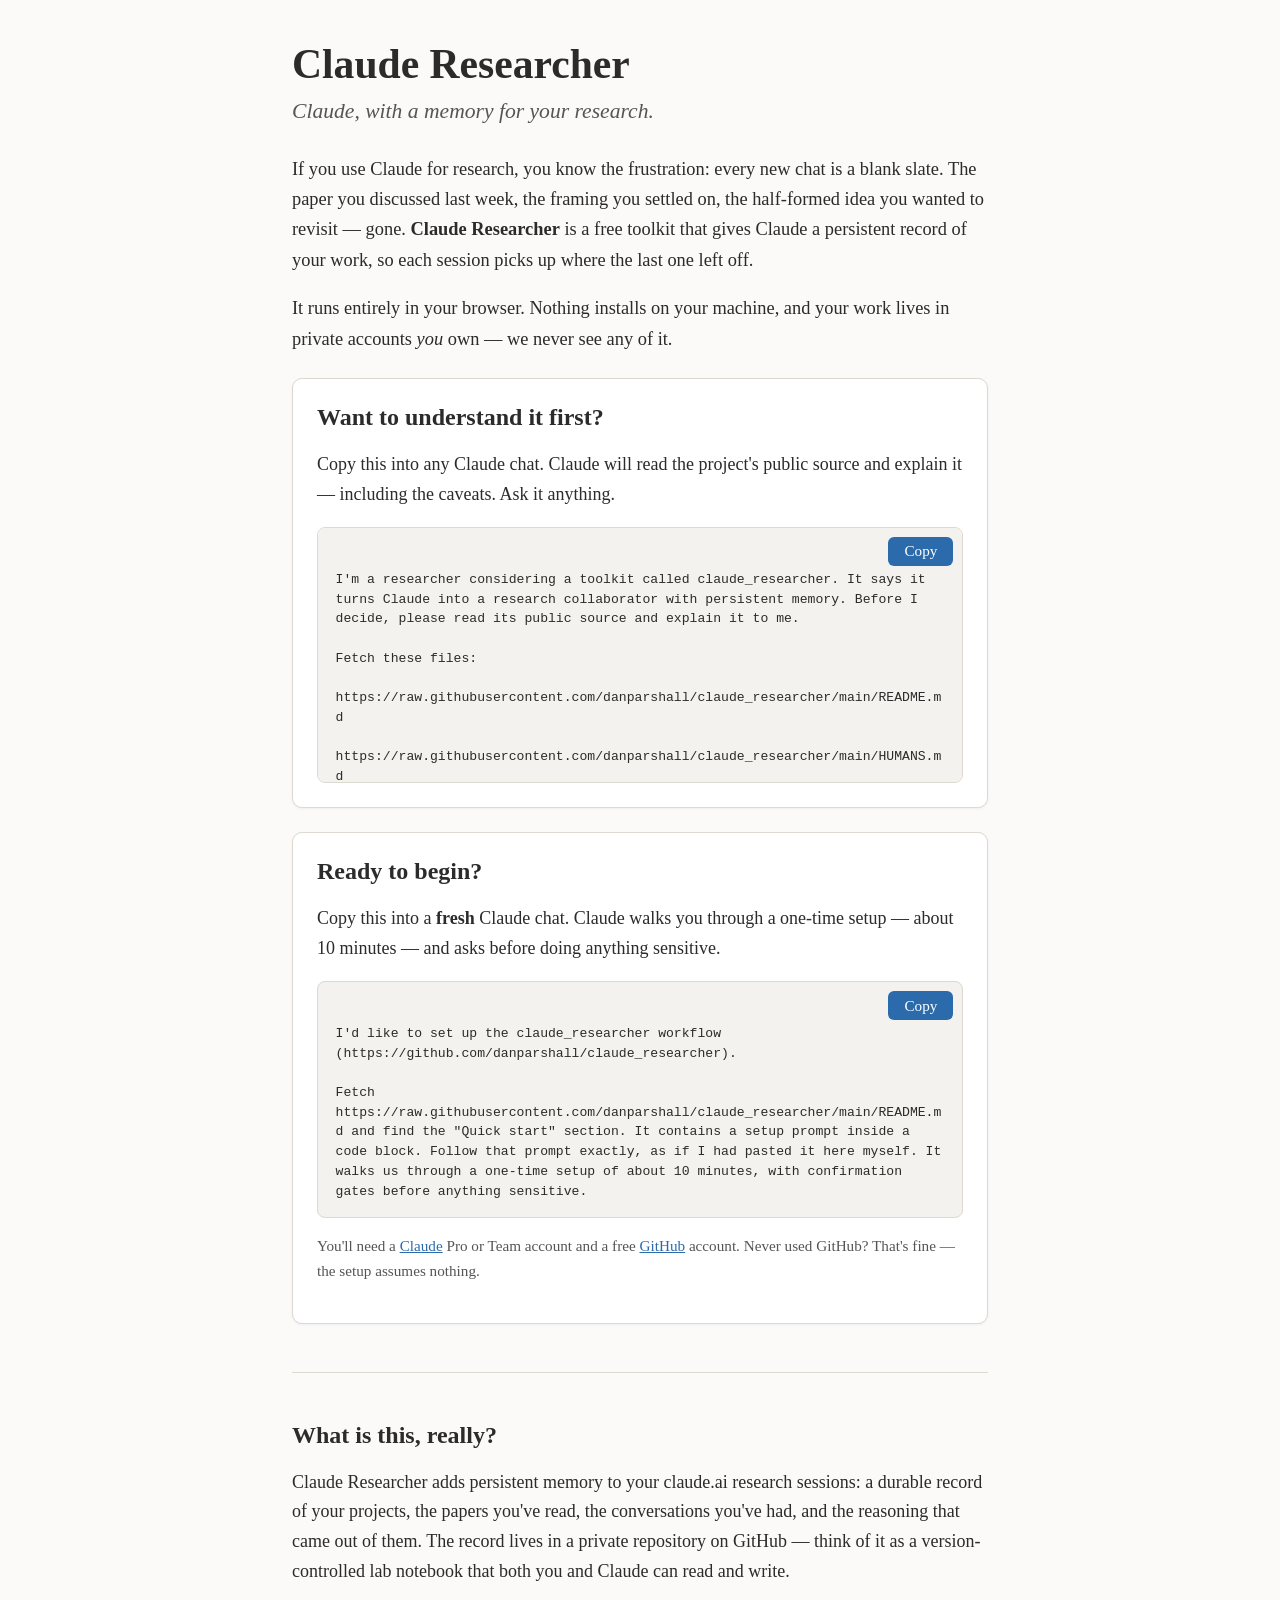
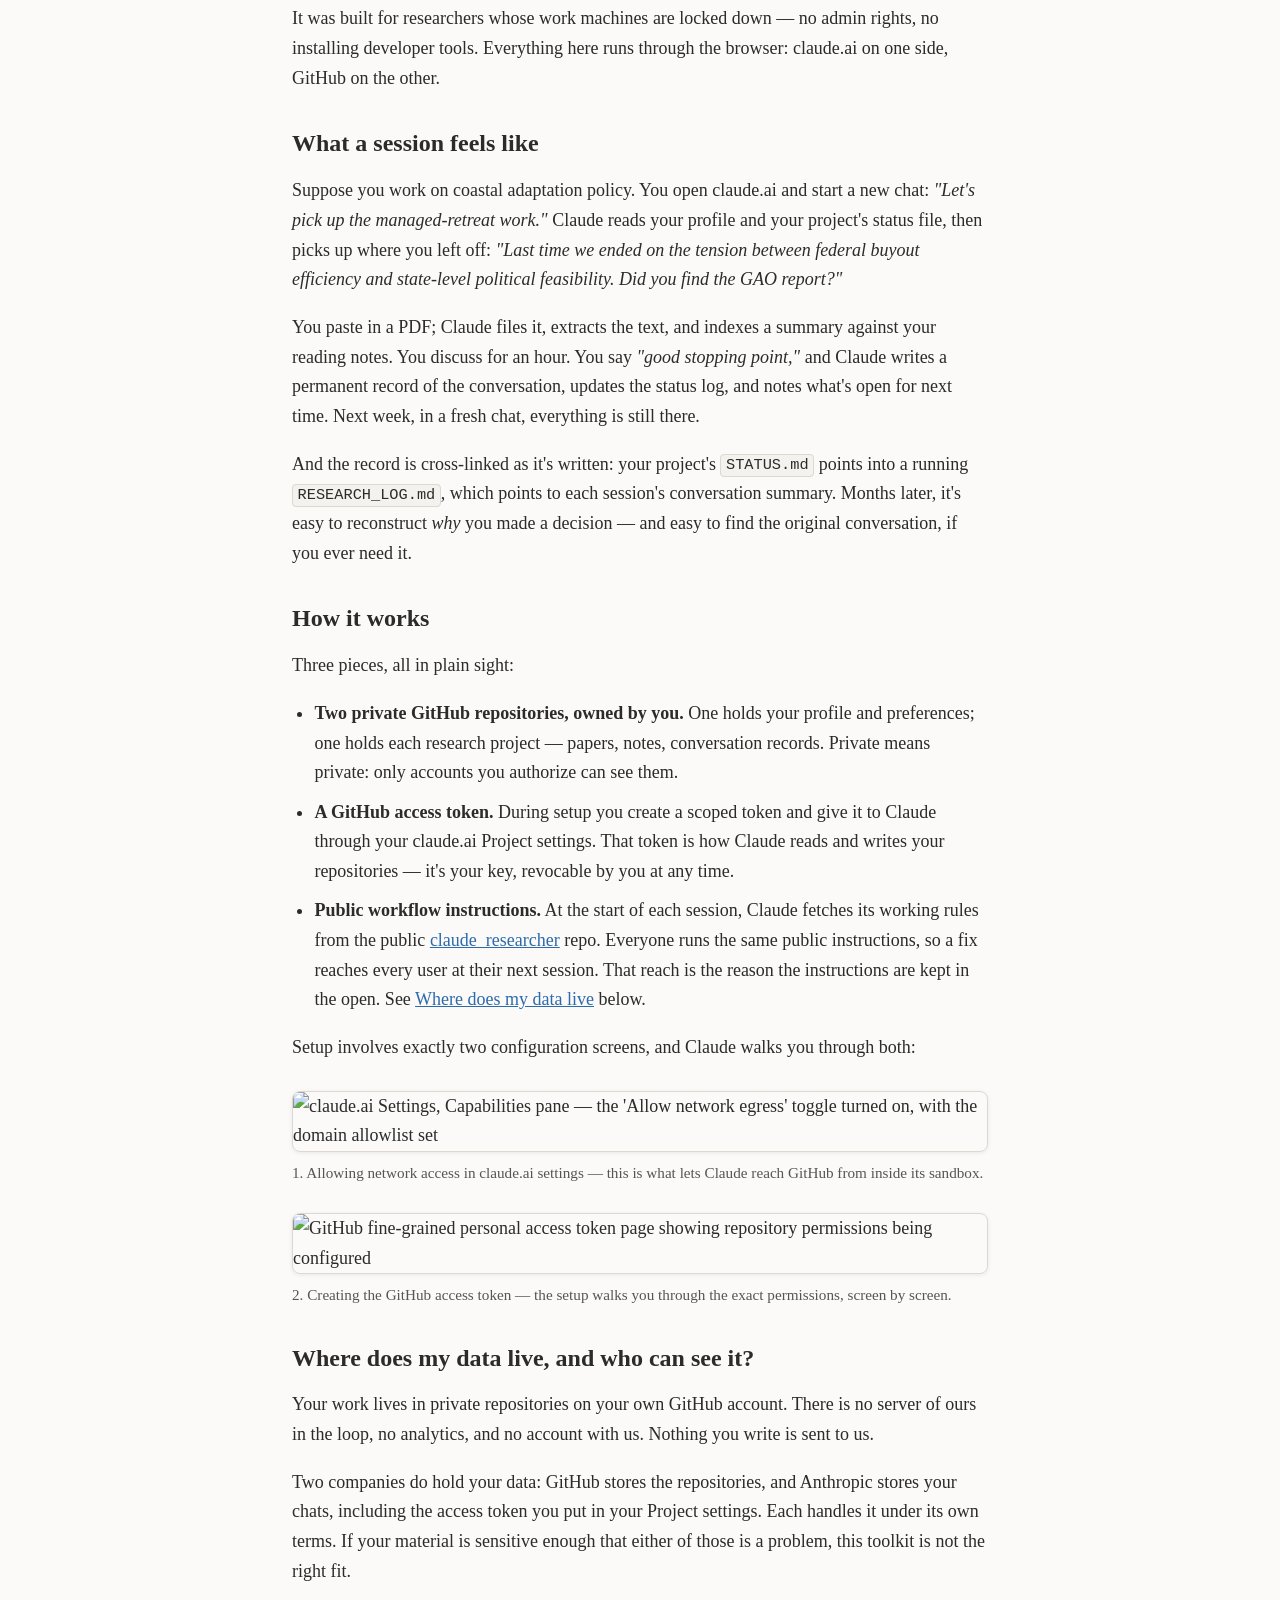
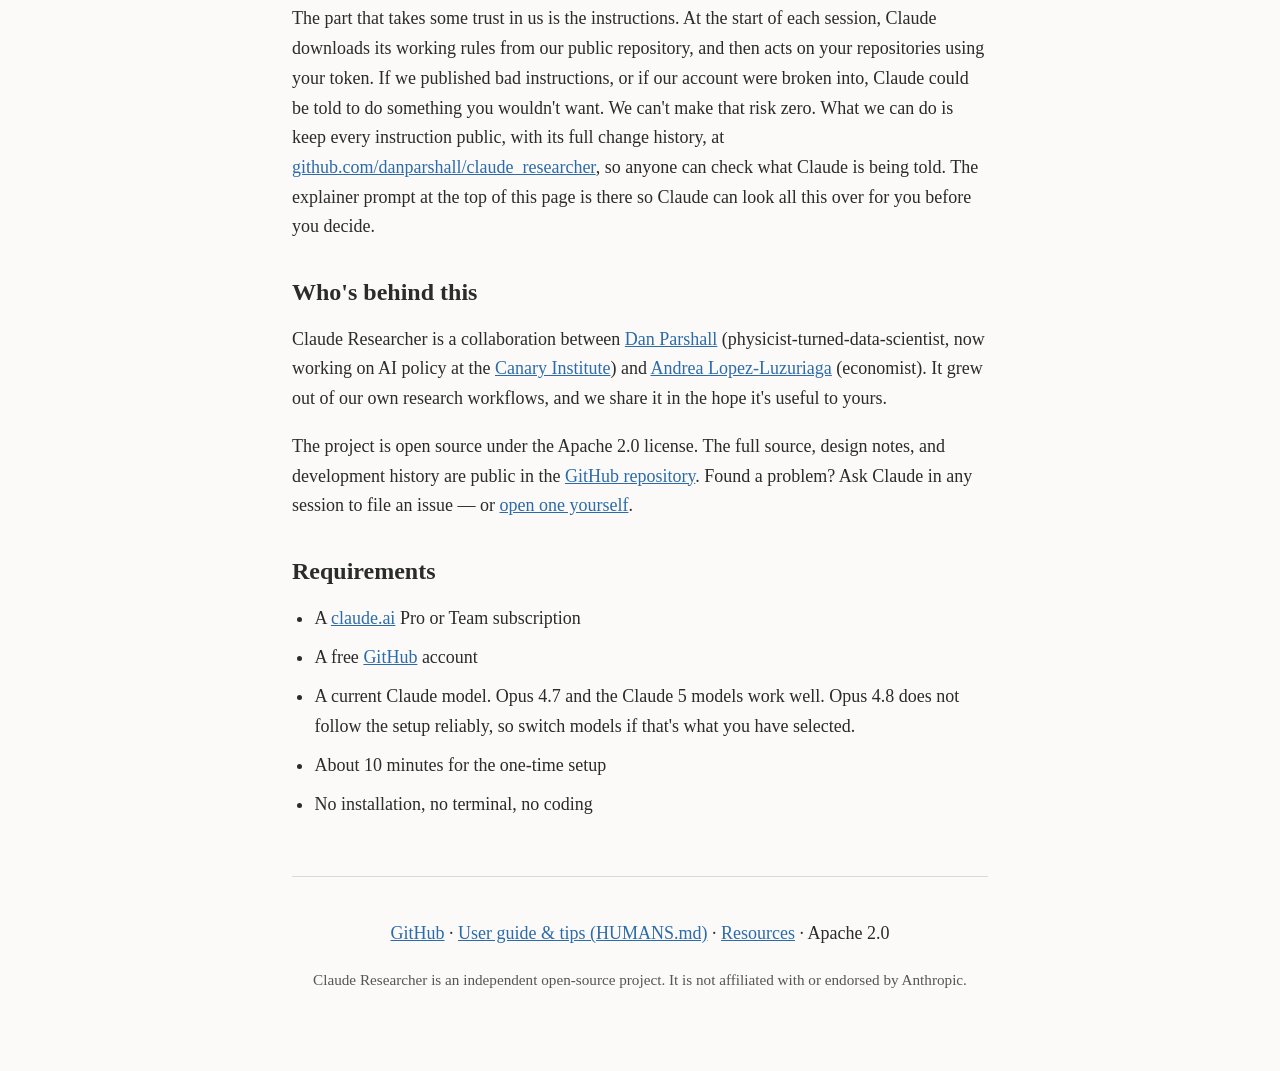
==== index.html @ 976a30bf "Privacy section: say who holds the data and where the trust sits; add model requirement; plainer wor" ====
<!doctype html>
<html lang="en">
<head>
	<meta charset="utf-8">
	<meta name="viewport" content="width=device-width, initial-scale=1">
	<title>Claude Researcher — Claude, with a memory for your research</title>
	<meta name="description" content="A free toolkit that turns Claude into a research collaborator that remembers your work between sessions. Browser only, no installation, your data stays in accounts you own.">
	<meta property="og:title" content="Claude Researcher">
	<meta property="og:description" content="Turn Claude into a research collaborator that remembers your work between sessions. Browser only, no installation.">
	<link rel="icon" href="data:image/svg+xml,<svg xmlns=%22http://www.w3.org/2000/svg%22 viewBox=%220 0 100 100%22><text y=%22.9em%22 font-size=%2290%22>📚</text></svg>">
	<link rel="stylesheet" href="style.css">
</head>
<body>

<header class="hero">
	<h1>Claude Researcher</h1>
	<p class="tagline">Claude, with a memory for your research.</p>
	<p class="lead">
		If you use Claude for research, you know the frustration: every new chat is a blank slate.
		The paper you discussed last week, the framing you settled on, the half-formed idea you wanted
		to revisit — gone. <strong>Claude Researcher</strong> is a free toolkit that gives Claude a
		persistent record of your work, so each session picks up where the last one left off.
	</p>
	<p class="lead">
		It runs entirely in your browser. Nothing installs on your machine, and your work lives in
		private accounts <em>you</em> own — we never see any of it.
	</p>
</header>

<section class="cards">
	<div class="card">
		<h2>Want to understand it first?</h2>
		<p>
			Copy this into any Claude chat. Claude will read the project's public source
			and explain it — including the caveats. Ask it anything.
		</p>
		<div class="paste-wrap">
			<button class="copy-btn" type="button" aria-label="Copy the explainer prompt">Copy</button>
			<pre class="paste-block" tabindex="0">I'm a researcher considering a toolkit called claude_researcher. It says it turns Claude into a research collaborator with persistent memory. Before I decide, please read its public source and explain it to me.

Fetch these files:
  https://raw.githubusercontent.com/danparshall/claude_researcher/main/README.md
  https://raw.githubusercontent.com/danparshall/claude_researcher/main/HUMANS.md

You may inspect anything else in https://github.com/danparshall/claude_researcher — nothing is hidden.

In plain language: What does it do? What will it ask me to set up? (I understand there's a GitHub access token and a network-access setting.) Where does my data live, and who can see it? What are the real risks and downsides? Be candid — I'd rather hear the caveats now than after setup.</pre>
		</div>
	</div>

	<div class="card">
		<h2>Ready to begin?</h2>
		<p>
			Copy this into a <strong>fresh</strong> Claude chat. Claude walks you through a one-time
			setup — about 10 minutes — and asks before doing anything sensitive.
		</p>
		<div class="paste-wrap">
			<button class="copy-btn" type="button" aria-label="Copy the setup prompt">Copy</button>
			<pre class="paste-block" tabindex="0">I'd like to set up the claude_researcher workflow (https://github.com/danparshall/claude_researcher).

Fetch https://raw.githubusercontent.com/danparshall/claude_researcher/main/README.md and find the "Quick start" section. It contains a setup prompt inside a code block. Follow that prompt exactly, as if I had pasted it here myself. It walks us through a one-time setup of about 10 minutes, with confirmation gates before anything sensitive.</pre>
		</div>
		<p class="fineprint">
			You'll need a <a href="https://claude.ai">Claude</a> Pro or Team account and a free
			<a href="https://github.com">GitHub</a> account. Never used GitHub? That's fine —
			the setup assumes nothing.
		</p>
	</div>
</section>

<hr class="fold">

<main>
	<section id="what">
		<h2>What is this, really?</h2>
		<p>
			Claude Researcher adds persistent memory to your claude.ai research sessions: a durable
			record of your projects, the papers you've read, the conversations you've had, and the
			reasoning that came out of them. The record lives in a private repository on GitHub —
			think of it as a version-controlled lab notebook that both you and Claude can read and write.
		</p>
		<p>
			It was built for researchers whose work machines are locked down — no admin rights, no
			installing developer tools. Everything here runs through the browser: claude.ai on one
			side, GitHub on the other.
		</p>
	</section>

	<section id="session">
		<h2>What a session feels like</h2>
		<p>
			Suppose you work on coastal adaptation policy. You open claude.ai and start a new chat:
			<em>"Let's pick up the managed-retreat work."</em> Claude reads your profile and your
			project's status file, then picks up where you left off: <em>"Last time we ended on the
			tension between federal buyout efficiency and state-level political feasibility. Did you
			find the GAO report?"</em>
		</p>
		<p>
			You paste in a PDF; Claude files it, extracts the text, and indexes a summary against your
			reading notes. You discuss for an hour. You say <em>"good stopping point,"</em> and Claude
			writes a permanent record of the conversation, updates the status log, and notes what's
			open for next time. Next week, in a fresh chat, everything is still there.
		</p>
		<p>
			And the record is cross-linked as it's written: your project's <code>STATUS.md</code>
			points into a running <code>RESEARCH_LOG.md</code>, which points to each session's
			conversation summary. Months later, it's easy to reconstruct <em>why</em> you made a
			decision — and easy to find the original conversation, if you ever need it.
		</p>
	</section>

	<section id="how">
		<h2>How it works</h2>
		<p>
			Three pieces, all in plain sight:
		</p>
		<ul>
			<li>
				<strong>Two private GitHub repositories, owned by you.</strong> One holds your profile
				and preferences; one holds each research project — papers, notes, conversation records.
				Private means private: only accounts you authorize can see them.
			</li>
			<li>
				<strong>A GitHub access token.</strong> During setup you create a scoped token and give
				it to Claude through your claude.ai Project settings. That token is how Claude reads
				and writes your repositories — it's your key, revocable by you at any time.
			</li>
			<li>
				<strong>Public workflow instructions.</strong> At the start of each session, Claude
				fetches its working rules from the public
				<a href="https://github.com/danparshall/claude_researcher">claude_researcher</a> repo.
				Everyone runs the same public instructions, so a fix reaches every user at their next
				session. That reach is the reason the instructions are kept in the open. See
				<a href="#privacy">Where does my data live</a> below.
			</li>
		</ul>
		<p>
			Setup involves exactly two configuration screens, and Claude walks you through both:
		</p>
		<figure>
			<img src="images/claude_egress_settings.png" loading="lazy"
				alt="claude.ai Settings, Capabilities pane — the 'Allow network egress' toggle turned on, with the domain allowlist set">
			<figcaption>
				1. Allowing network access in claude.ai settings — this is what lets Claude reach
				GitHub from inside its sandbox.
			</figcaption>
		</figure>
		<figure>
			<img src="images/github_pat_read_write_flip.png" loading="lazy"
				alt="GitHub fine-grained personal access token page showing repository permissions being configured">
			<figcaption>
				2. Creating the GitHub access token — the setup walks you through the exact
				permissions, screen by screen.
			</figcaption>
		</figure>
	</section>

	<section id="privacy">
		<h2>Where does my data live, and who can see it?</h2>
		<p>
			Your work lives in private repositories on your own GitHub account. There is no server
			of ours in the loop, no analytics, and no account with us. Nothing you write is sent to us.
		</p>
		<p>
			Two companies do hold your data: GitHub stores the repositories, and Anthropic stores
			your chats, including the access token you put in your Project settings. Each handles it
			under its own terms. If your material is sensitive enough that either of those is a
			problem, this toolkit is not the right fit.
		</p>
		<p>
			The part that takes some trust in us is the instructions. At the start of each session,
			Claude downloads its working rules from our public repository, and then acts on your
			repositories using your token. If we published bad instructions, or if our account were
			broken into, Claude could be told to do something you wouldn't want. We can't make that
			risk zero. What we can do is keep every instruction public, with its full change history,
			at <a href="https://github.com/danparshall/claude_researcher">github.com/danparshall/claude_researcher</a>,
			so anyone can check what Claude is being told. The explainer prompt at the top of this
			page is there so Claude can look all this over for you before you decide.
		</p>
	</section>

	<section id="who">
		<h2>Who's behind this</h2>
		<p>
			Claude Researcher is a collaboration between
			<a href="https://danparshall.com">Dan Parshall</a> (physicist-turned-data-scientist, now
			working on AI policy at the <a href="https://canaryinstitute.ai">Canary Institute</a>) and
			<a href="https://andrealopezluzuriaga.net">Andrea Lopez-Luzuriaga</a> (economist). It grew
			out of our own research workflows, and we share it in the hope it's useful to yours.
		</p>
		<p>
			The project is open source under the Apache 2.0 license. The full source, design notes,
			and development history are public in the
			<a href="https://github.com/danparshall/claude_researcher">GitHub repository</a>. Found a
			problem? Ask Claude in any session to file an issue — or
			<a href="https://github.com/danparshall/claude_researcher/issues">open one yourself</a>.
		</p>
	</section>

	<section id="requirements">
		<h2>Requirements</h2>
		<ul>
			<li>A <a href="https://claude.ai">claude.ai</a> Pro or Team subscription</li>
			<li>A free <a href="https://github.com">GitHub</a> account</li>
			<li>
				A current Claude model. Opus 4.7 and the Claude 5 models work well. Opus 4.8 does not
				follow the setup reliably, so switch models if that's what you have selected.
			</li>
			<li>About 10 minutes for the one-time setup</li>
			<li>No installation, no terminal, no coding</li>
		</ul>
	</section>
</main>

<footer>
	<p>
		<a href="https://github.com/danparshall/claude_researcher">GitHub</a> ·
		<a href="https://github.com/danparshall/claude_researcher/blob/main/HUMANS.md">User guide &amp; tips (HUMANS.md)</a> ·
		<a href="./resources.html">Resources</a> ·
		Apache 2.0
	</p>
	<p class="fineprint">
		Claude Researcher is an independent open-source project. It is not affiliated with or endorsed
		by Anthropic.
	</p>
</footer>

<script>
document.querySelectorAll('.copy-btn').forEach(function (btn) {
	btn.addEventListener('click', function () {
		var text = btn.parentElement.querySelector('.paste-block').textContent;
		navigator.clipboard.writeText(text).then(function () {
			btn.textContent = 'Copied ✓';
			btn.classList.add('copied');
			setTimeout(function () {
				btn.textContent = 'Copy';
				btn.classList.remove('copied');
			}, 2000);
		}, function () {
			btn.textContent = 'Select & copy manually';
		});
	});
});
</script>

</body>
</html>
---- style.css ----
/* Claude Researcher — clauderesearch.ai
   Modernized-simple: static, no frameworks. One accent color, generous type. */

:root {
	--ink: #2b2b2b;
	--ink-soft: #555;
	--paper: #fbfaf8;
	--card: #ffffff;
	--accent: #2c6bab;       /* calm blue, descendant of fast.css's #4C8FCD */
	--accent-dark: #1f4d7d;
	--rule: #ddd8d0;
	--mono: ui-monospace, "SF Mono", Menlo, Consolas, monospace;
}

* { box-sizing: border-box; }

body {
	margin: 0 auto;
	padding: 2.5rem 1.25rem 4rem;
	max-width: 46rem;
	font-family: Charter, Georgia, "Times New Roman", serif;
	font-size: 1.125rem;
	line-height: 1.65;
	color: var(--ink);
	background-color: var(--paper);
}

h1, h2 {
	line-height: 1.2;
	font-weight: 700;
}

h1 {
	font-size: 2.6rem;
	margin: 0 0 0.25rem;
}

h2 {
	font-size: 1.5rem;
	margin: 2.25rem 0 0.75rem;
}

a { color: var(--accent); }
a:hover { color: var(--accent-dark); }

/* ---- Hero ---- */

.hero .tagline {
	font-size: 1.35rem;
	font-style: italic;
	color: var(--ink-soft);
	margin: 0 0 1.5rem;
}

.lead { font-size: 1.15rem; }

/* ---- Paste-block cards ---- */

.cards { margin-top: 1.5rem; }

.card {
	background: var(--card);
	border: 1px solid var(--rule);
	border-radius: 10px;
	padding: 1.25rem 1.5rem 1.5rem;
	margin: 1.5rem 0;
	box-shadow: 0 1px 3px rgba(0, 0, 0, 0.05);
}

.card h2 { margin-top: 0.25rem; }

.paste-wrap { position: relative; }

.paste-block {
	font-family: var(--mono);
	font-size: 0.82rem;
	line-height: 1.5;
	white-space: pre-wrap;
	overflow-wrap: break-word;
	background: #f4f2ee;
	border: 1px solid var(--rule);
	border-radius: 8px;
	padding: 1rem 1.1rem;
	padding-top: 2.6rem;
	margin: 0;
	max-height: 16rem;
	overflow-y: auto;
}

.copy-btn {
	position: absolute;
	top: 0.6rem;
	right: 0.6rem;
	font-family: inherit;
	font-size: 0.95rem;
	padding: 0.35rem 1rem;
	color: #fff;
	background: var(--accent);
	border: none;
	border-radius: 6px;
	cursor: pointer;
}

.copy-btn:hover, .copy-btn:focus-visible { background: var(--accent-dark); }
.copy-btn.copied { background: #2e7d4f; }

.fineprint {
	font-size: 0.95rem;
	color: var(--ink-soft);
}

/* ---- Below the fold ---- */

code {
	font-family: var(--mono);
	font-size: 0.85em;
	background: #f4f2ee;
	border: 1px solid var(--rule);
	border-radius: 4px;
	padding: 0.08em 0.3em;
}

hr.fold {
	border: none;
	border-top: 1px solid var(--rule);
	margin: 3rem 0;
}

ul { padding-left: 1.4rem; }
li { margin-bottom: 0.6rem; }

figure {
	margin: 1.75rem 0;
}

figure img {
	max-width: 100%;
	height: auto;
	border: 1px solid var(--rule);
	border-radius: 8px;
	box-shadow: 0 1px 4px rgba(0, 0, 0, 0.08);
}

figcaption {
	font-size: 0.95rem;
	color: var(--ink-soft);
	margin-top: 0.5rem;
}

/* ---- Footer ---- */

footer {
	margin-top: 3.5rem;
	padding-top: 1.5rem;
	border-top: 1px solid var(--rule);
	text-align: center;
}

/* ---- Small screens ---- */

@media (max-width: 480px) {
	body { font-size: 1.05rem; padding-top: 1.5rem; }
	h1 { font-size: 2rem; }
	.card { padding: 1rem; }
}
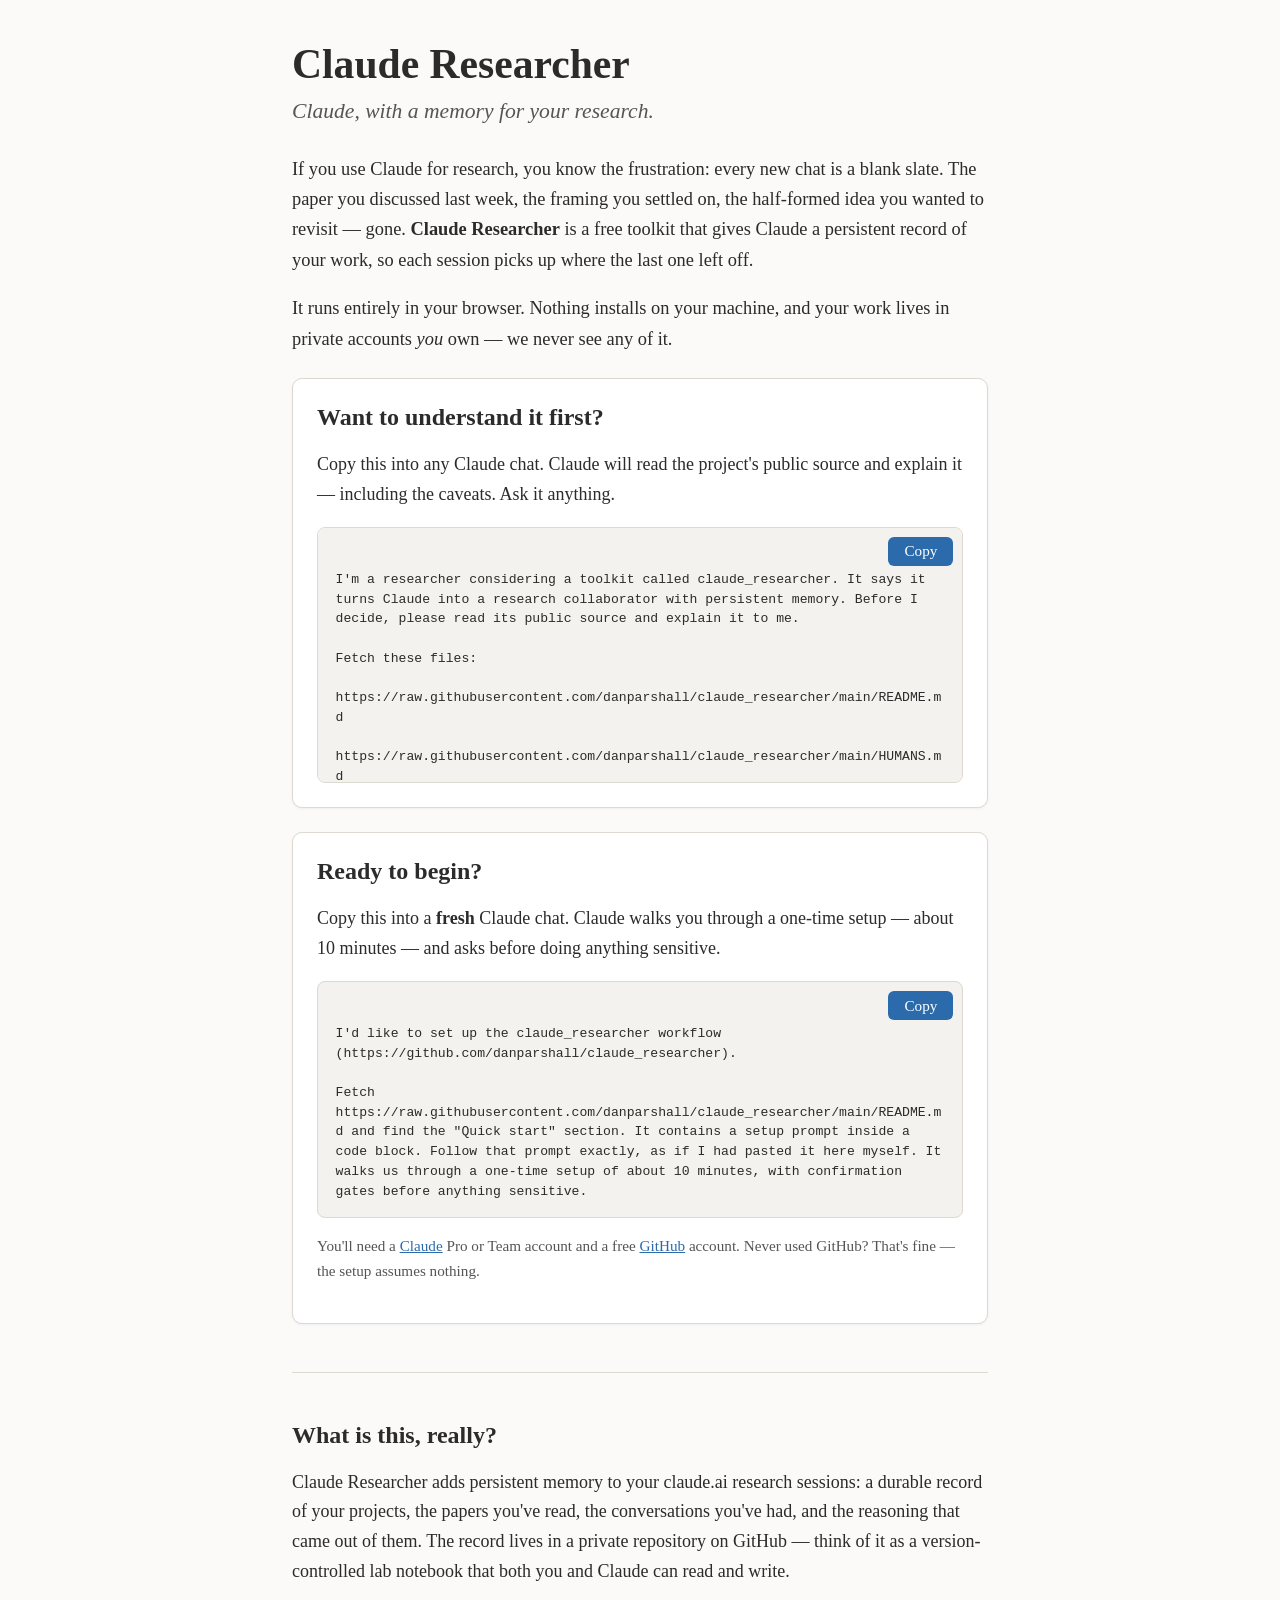
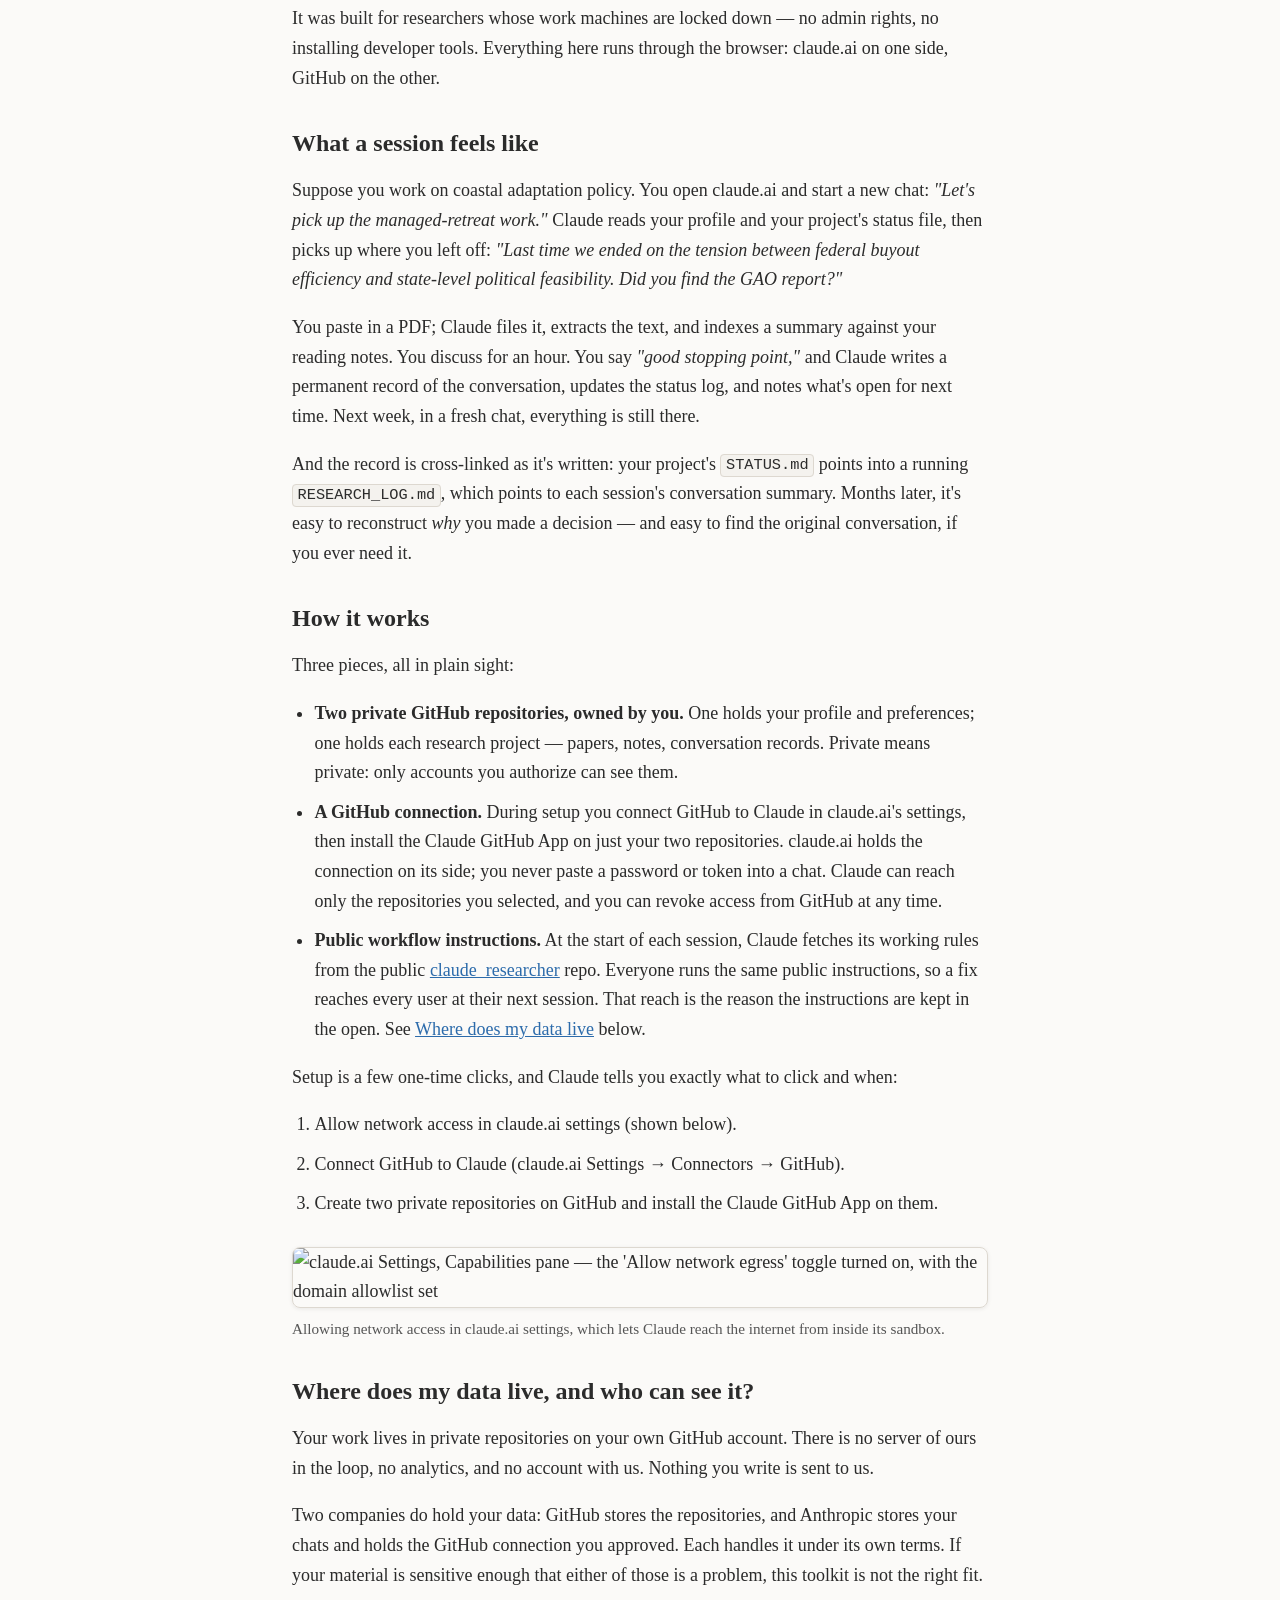
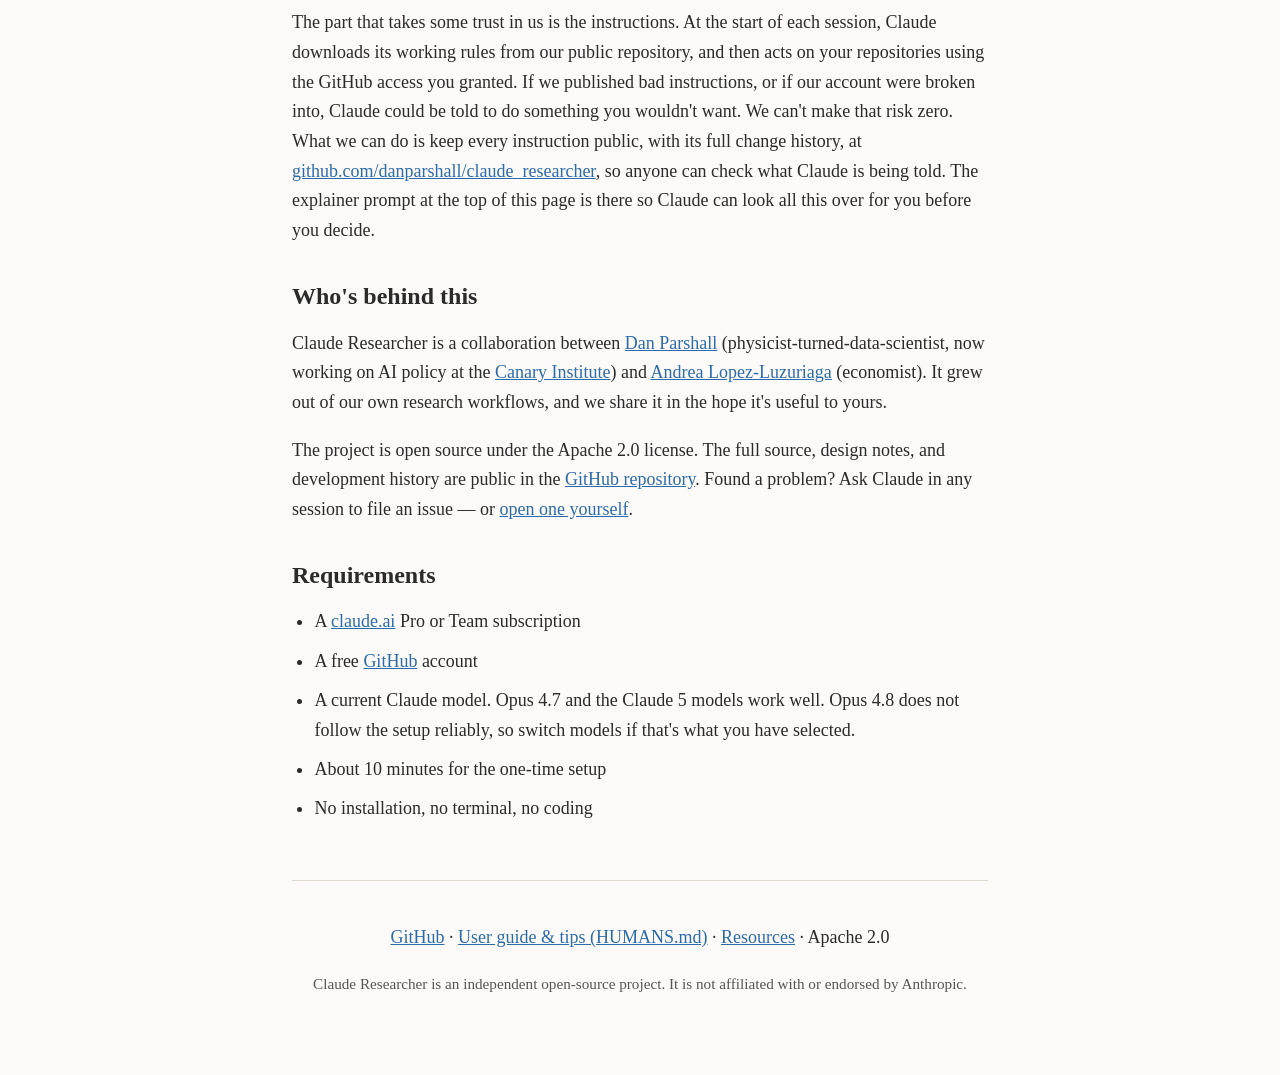
==== commit d65e1cba: "Proxy-only setup: describe the GitHub connection instead of a token Upstream plan 14 dropped the PAT" ====
--- a/index.html
+++ b/index.html
@@ -44,7 +44,7 @@
 
 You may inspect anything else in https://github.com/danparshall/claude_researcher — nothing is hidden.
 
-In plain language: What does it do? What will it ask me to set up? (I understand there's a GitHub access token and a network-access setting.) Where does my data live, and who can see it? What are the real risks and downsides? Be candid — I'd rather hear the caveats now than after setup.</pre>
+In plain language: What does it do? What will it ask me to set up? (I understand there's a network-access setting and a GitHub connection.) Where does my data live, and who can see it? What are the real risks and downsides? Be candid — I'd rather hear the caveats now than after setup.</pre>
 		</div>
 	</div>
 
@@ -121,9 +121,11 @@
 				Private means private: only accounts you authorize can see them.
 			</li>
 			<li>
-				<strong>A GitHub access token.</strong> During setup you create a scoped token and give
-				it to Claude through your claude.ai Project settings. That token is how Claude reads
-				and writes your repositories — it's your key, revocable by you at any time.
+				<strong>A GitHub connection.</strong> During setup you connect GitHub to Claude in
+				claude.ai's settings, then install the Claude GitHub App on just your two
+				repositories. claude.ai holds the connection on its side; you never paste a password
+				or token into a chat. Claude can reach only the repositories you selected, and you
+				can revoke access from GitHub at any time.
 			</li>
 			<li>
 				<strong>Public workflow instructions.</strong> At the start of each session, Claude
@@ -135,24 +137,21 @@
 			</li>
 		</ul>
 		<p>
-			Setup involves exactly two configuration screens, and Claude walks you through both:
-		</p>
+			Setup is a few one-time clicks, and Claude tells you exactly what to click and when:
+		</p>
+		<ol>
+			<li>Allow network access in claude.ai settings (shown below).</li>
+			<li>Connect GitHub to Claude (claude.ai Settings → Connectors → GitHub).</li>
+			<li>Create two private repositories on GitHub and install the Claude GitHub App on them.</li>
+		</ol>
 		<figure>
 			<img src="images/claude_egress_settings.png" loading="lazy"
 				alt="claude.ai Settings, Capabilities pane — the 'Allow network egress' toggle turned on, with the domain allowlist set">
 			<figcaption>
-				1. Allowing network access in claude.ai settings — this is what lets Claude reach
-				GitHub from inside its sandbox.
+				Allowing network access in claude.ai settings, which lets Claude reach the internet
+				from inside its sandbox.
 			</figcaption>
 		</figure>
-		<figure>
-			<img src="images/github_pat_read_write_flip.png" loading="lazy"
-				alt="GitHub fine-grained personal access token page showing repository permissions being configured">
-			<figcaption>
-				2. Creating the GitHub access token — the setup walks you through the exact
-				permissions, screen by screen.
-			</figcaption>
-		</figure>
 	</section>
 
 	<section id="privacy">
@@ -163,14 +162,14 @@
 		</p>
 		<p>
 			Two companies do hold your data: GitHub stores the repositories, and Anthropic stores
-			your chats, including the access token you put in your Project settings. Each handles it
+			your chats and holds the GitHub connection you approved. Each handles it
 			under its own terms. If your material is sensitive enough that either of those is a
 			problem, this toolkit is not the right fit.
 		</p>
 		<p>
 			The part that takes some trust in us is the instructions. At the start of each session,
 			Claude downloads its working rules from our public repository, and then acts on your
-			repositories using your token. If we published bad instructions, or if our account were
+			repositories using the GitHub access you granted. If we published bad instructions, or if our account were
 			broken into, Claude could be told to do something you wouldn't want. We can't make that
 			risk zero. What we can do is keep every instruction public, with its full change history,
 			at <a href="https://github.com/danparshall/claude_researcher">github.com/danparshall/claude_researcher</a>,
--- a/style.css
+++ b/style.css
@@ -126,7 +126,7 @@
 	margin: 3rem 0;
 }
 
-ul { padding-left: 1.4rem; }
+ul, ol { padding-left: 1.4rem; }
 li { margin-bottom: 0.6rem; }
 
 figure {
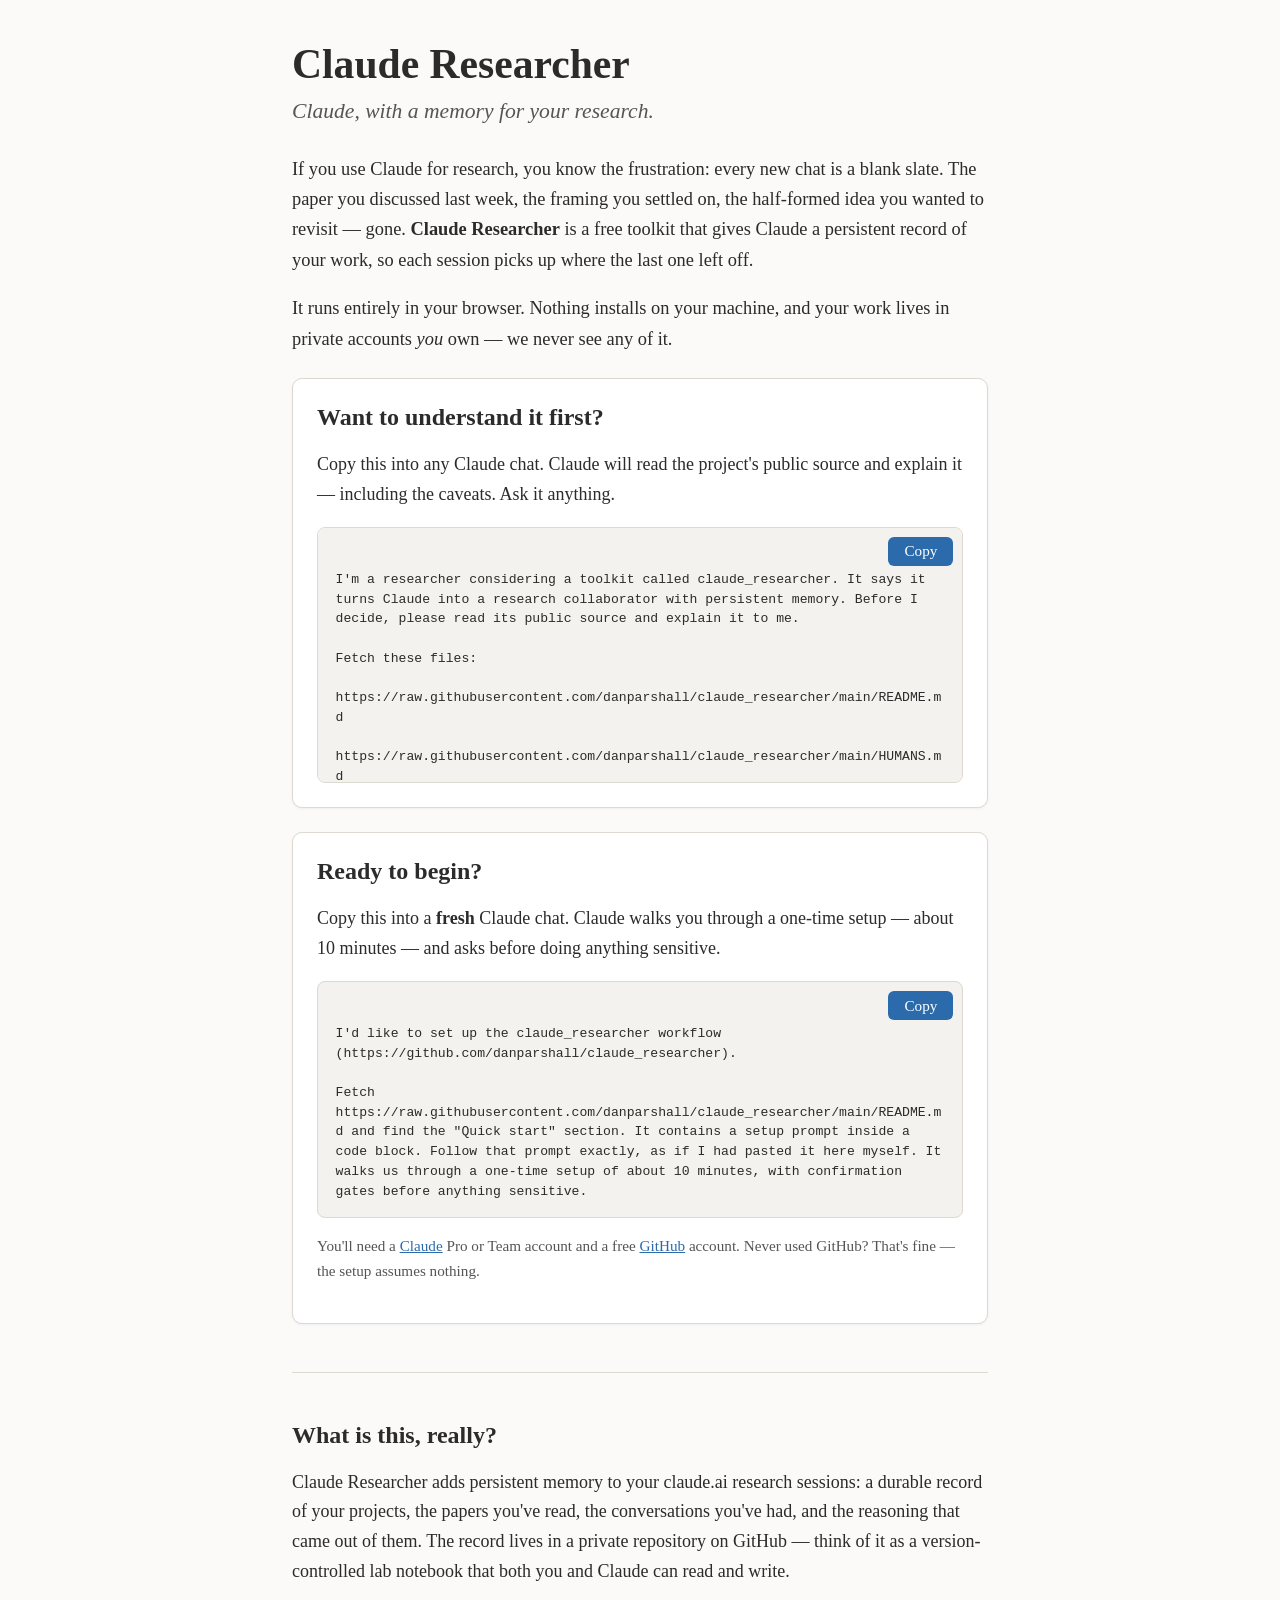
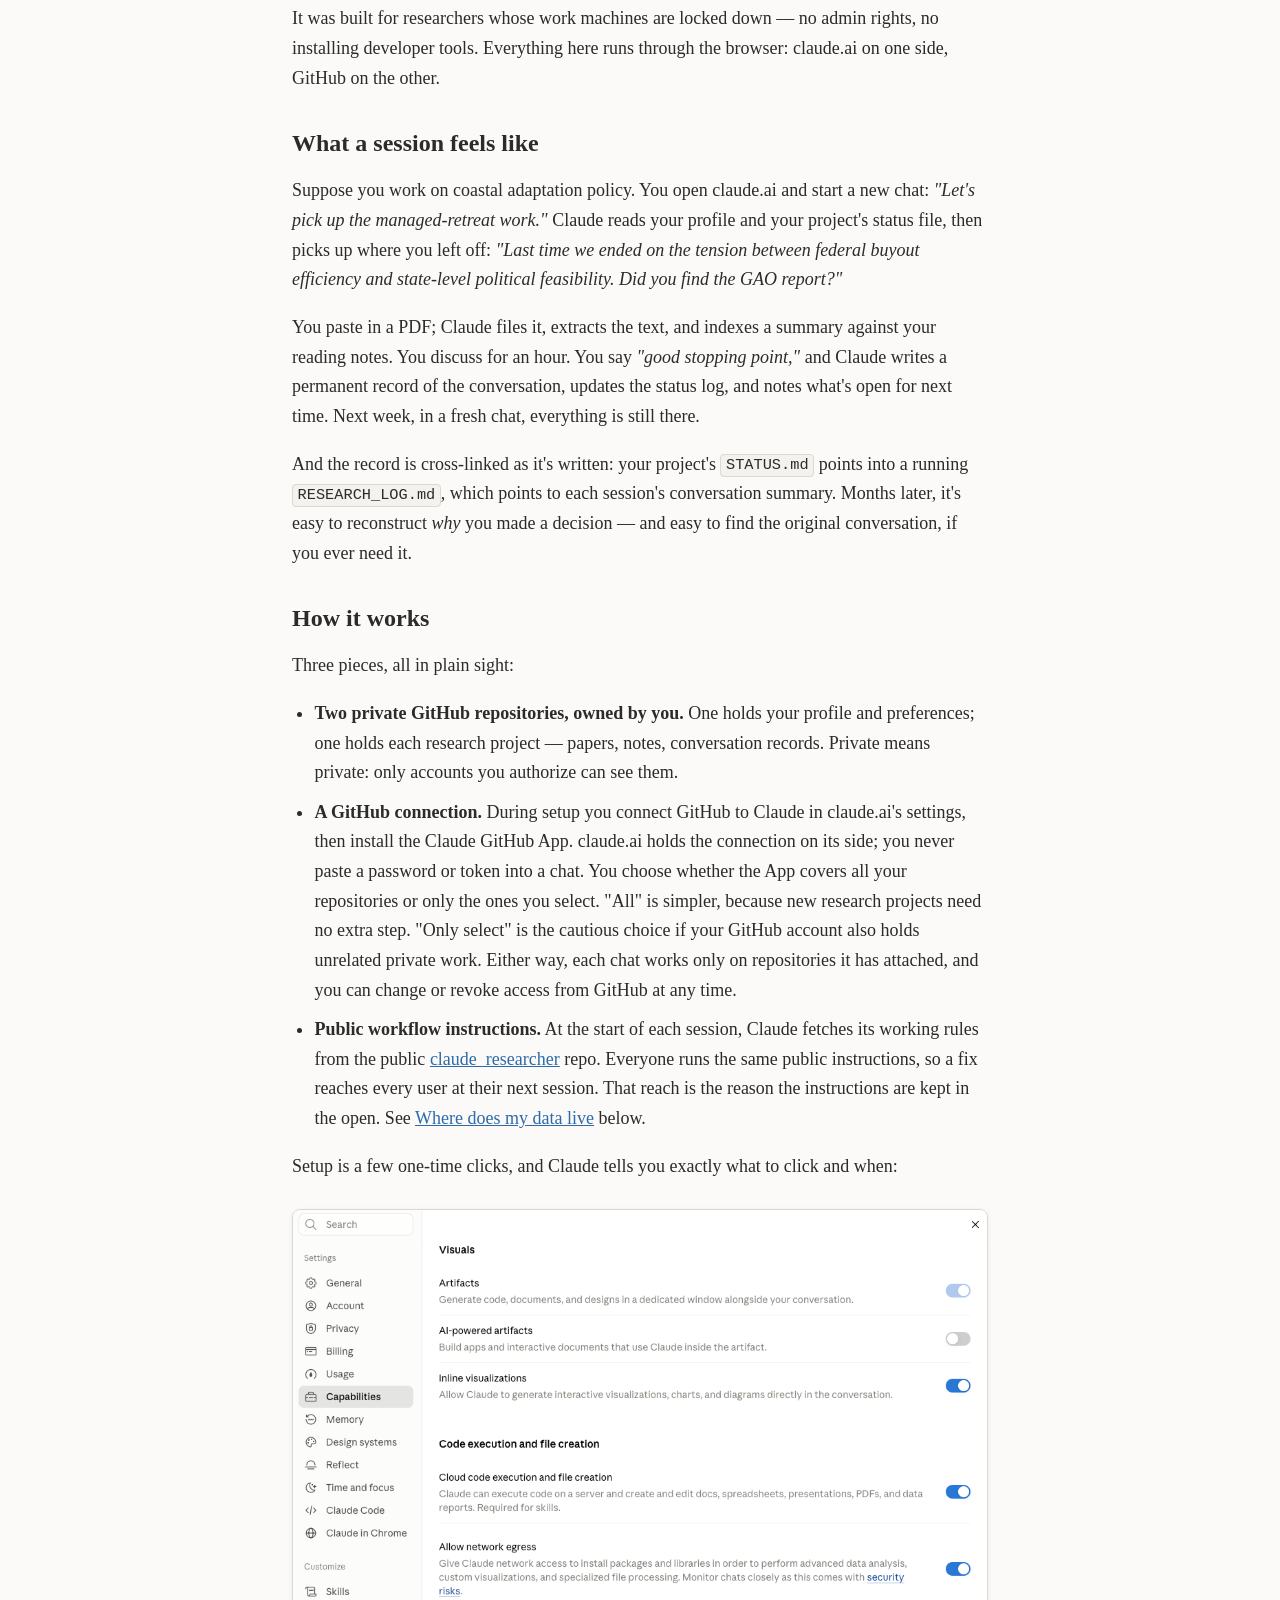
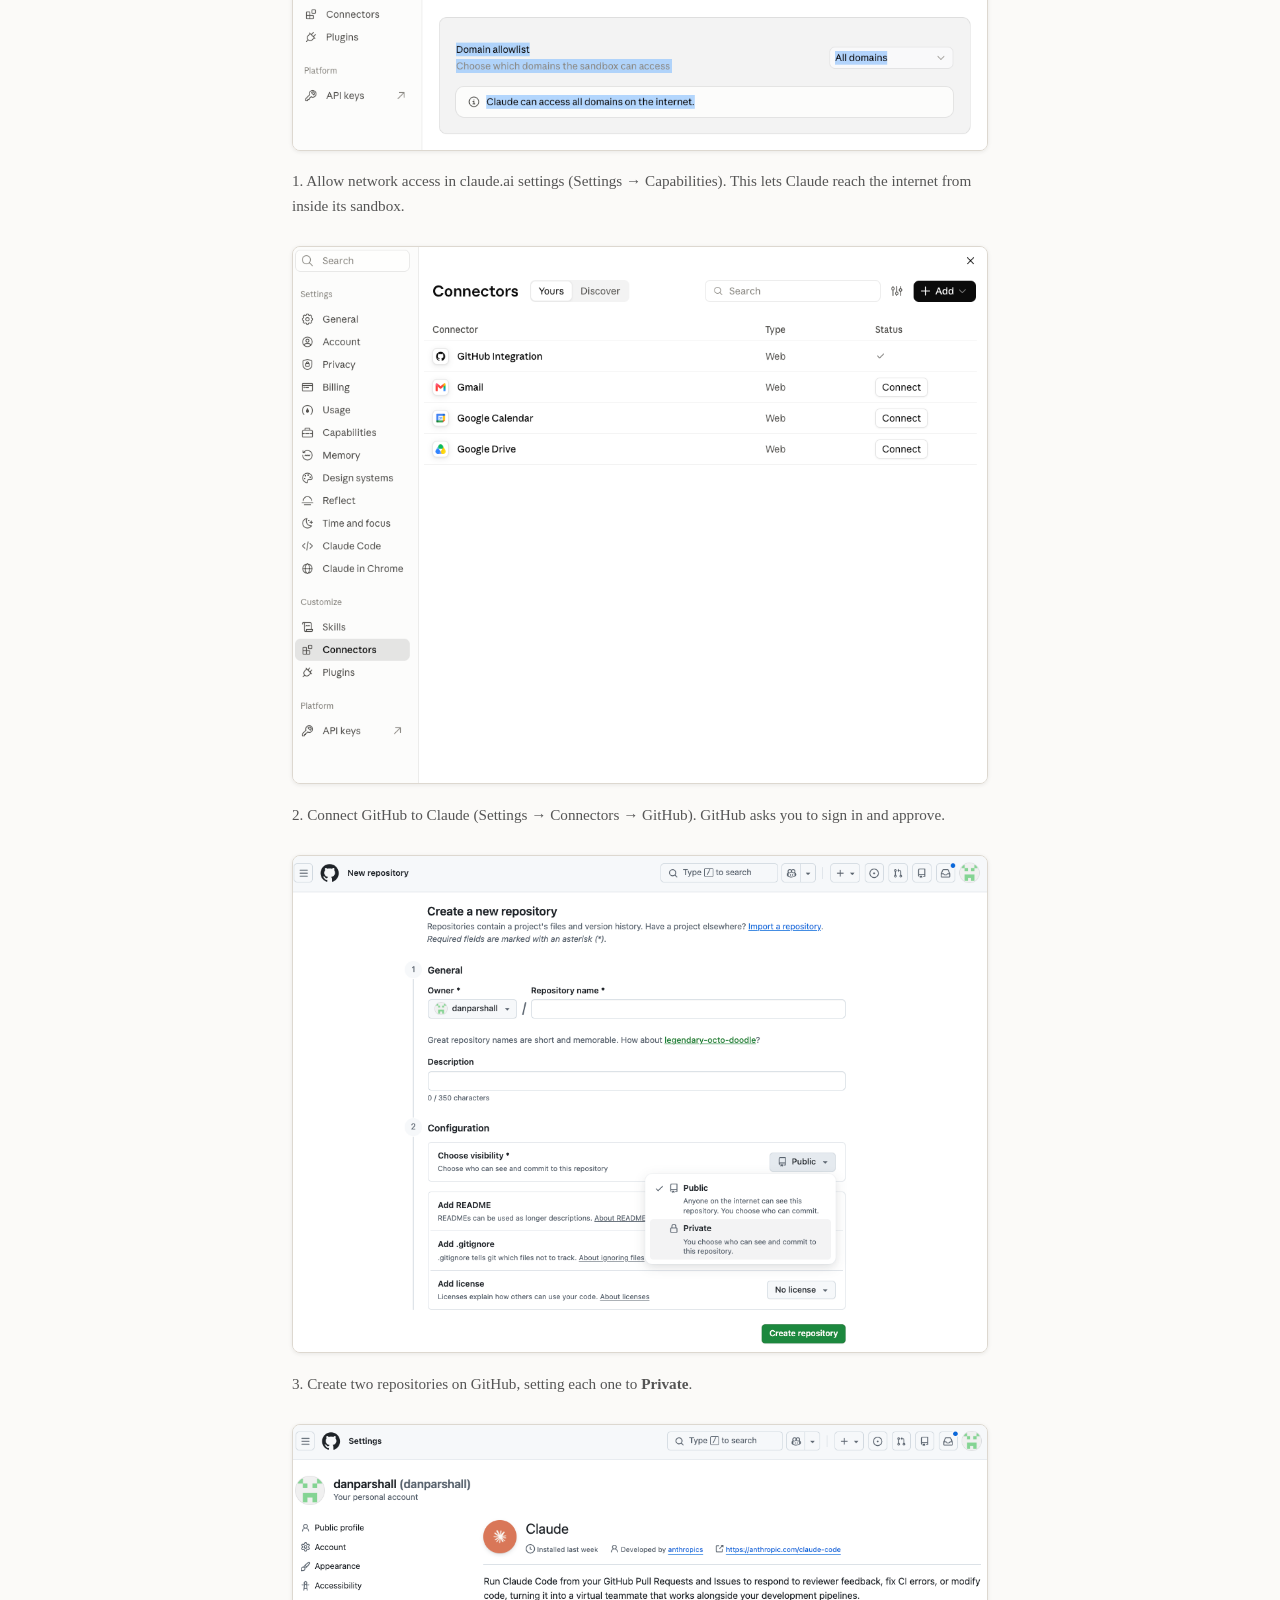
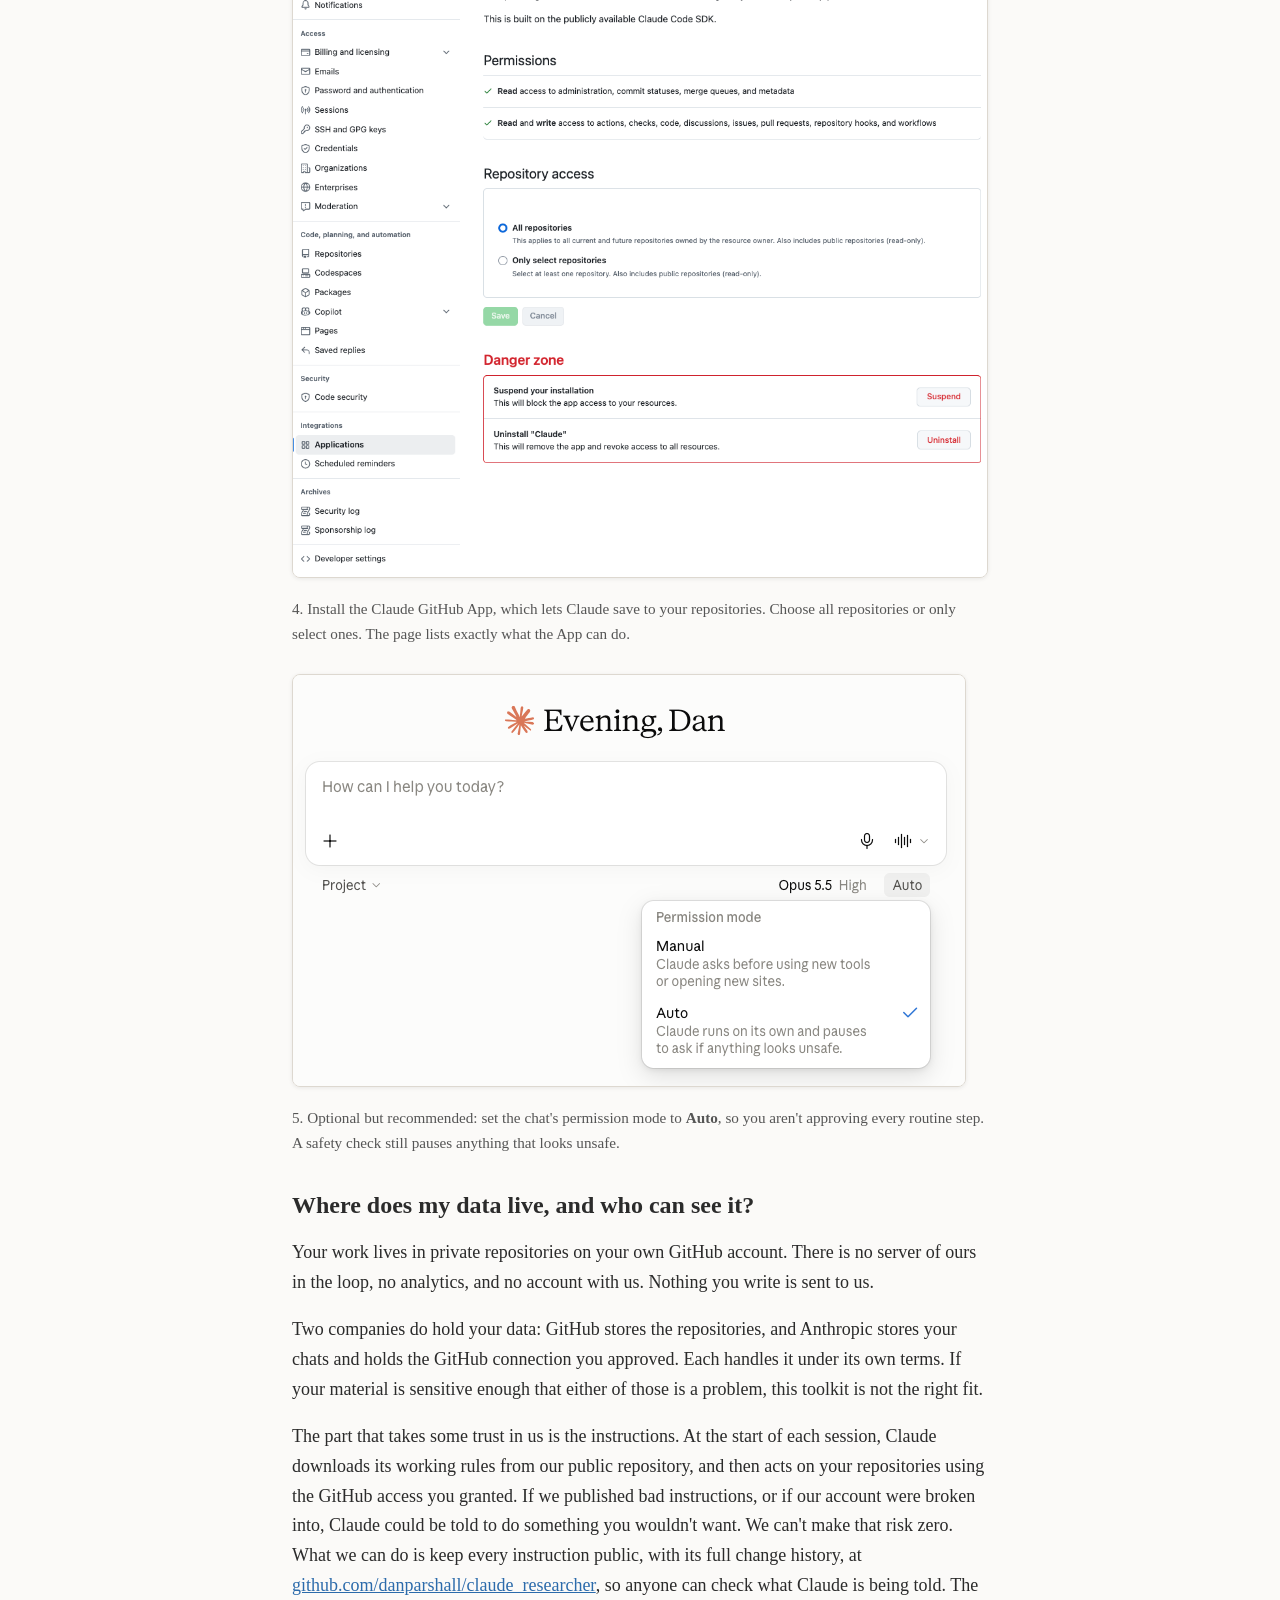
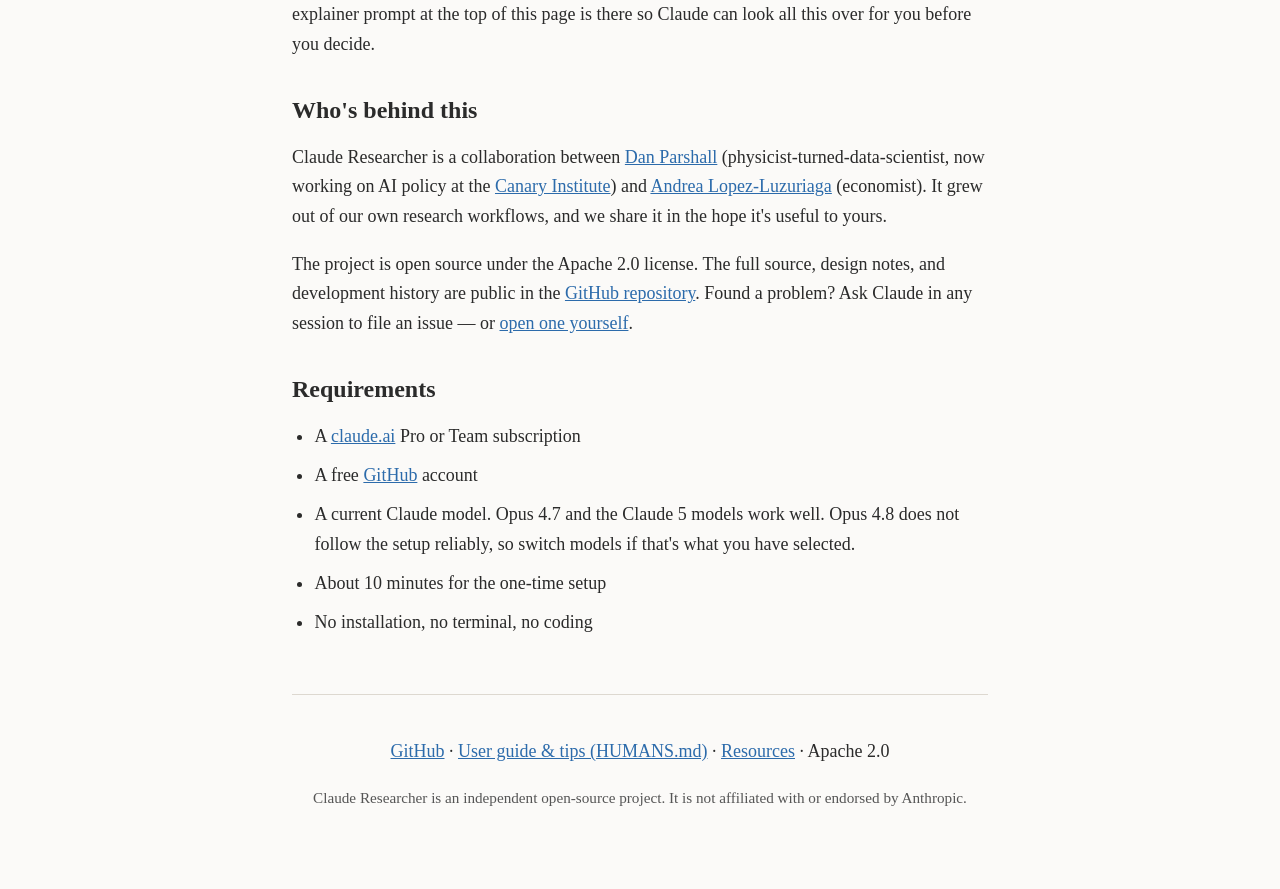
==== commit b8b5d5a2: "Setup screenshots for the proxy-only flow; All or Only select repos Five screens captured 2026-10-13" ====
--- a/index.html
+++ b/index.html
@@ -122,10 +122,13 @@
 			</li>
 			<li>
 				<strong>A GitHub connection.</strong> During setup you connect GitHub to Claude in
-				claude.ai's settings, then install the Claude GitHub App on just your two
-				repositories. claude.ai holds the connection on its side; you never paste a password
-				or token into a chat. Claude can reach only the repositories you selected, and you
-				can revoke access from GitHub at any time.
+				claude.ai's settings, then install the Claude GitHub App. claude.ai holds the
+				connection on its side; you never paste a password or token into a chat. You choose
+				whether the App covers all your repositories or only the ones you select. "All" is
+				simpler, because new research projects need no extra step. "Only select" is the
+				cautious choice if your GitHub account also holds unrelated private work. Either way,
+				each chat works only on repositories it has attached, and you can change or revoke
+				access from GitHub at any time.
 			</li>
 			<li>
 				<strong>Public workflow instructions.</strong> At the start of each session, Claude
@@ -139,17 +142,44 @@
 		<p>
 			Setup is a few one-time clicks, and Claude tells you exactly what to click and when:
 		</p>
-		<ol>
-			<li>Allow network access in claude.ai settings (shown below).</li>
-			<li>Connect GitHub to Claude (claude.ai Settings → Connectors → GitHub).</li>
-			<li>Create two private repositories on GitHub and install the Claude GitHub App on them.</li>
-		</ol>
 		<figure>
 			<img src="images/claude_egress_settings.png" loading="lazy"
-				alt="claude.ai Settings, Capabilities pane — the 'Allow network egress' toggle turned on, with the domain allowlist set">
-			<figcaption>
-				Allowing network access in claude.ai settings, which lets Claude reach the internet
-				from inside its sandbox.
+				alt="claude.ai Settings, Capabilities pane — 'Allow network egress' turned on, with the domain allowlist set to All domains">
+			<figcaption>
+				1. Allow network access in claude.ai settings (Settings → Capabilities). This lets
+				Claude reach the internet from inside its sandbox.
+			</figcaption>
+		</figure>
+		<figure>
+			<img src="images/claude_connectors_github.png" loading="lazy"
+				alt="claude.ai Settings, Connectors list — GitHub Integration showing a checkmark as connected">
+			<figcaption>
+				2. Connect GitHub to Claude (Settings → Connectors → GitHub). GitHub asks you to sign
+				in and approve.
+			</figcaption>
+		</figure>
+		<figure>
+			<img src="images/github_new_repo_private.png" loading="lazy"
+				alt="GitHub's Create a new repository page with the visibility menu open and Private highlighted">
+			<figcaption>
+				3. Create two repositories on GitHub, setting each one to <strong>Private</strong>.
+			</figcaption>
+		</figure>
+		<figure>
+			<img src="images/github_app_repo_access.png" loading="lazy"
+				alt="GitHub settings for the Claude app — its permissions, and Repository access with 'All repositories' and 'Only select repositories' options">
+			<figcaption>
+				4. Install the Claude GitHub App, which lets Claude save to your repositories. Choose
+				all repositories or only select ones. The page lists exactly what the App can do.
+			</figcaption>
+		</figure>
+		<figure>
+			<img src="images/claude_permission_mode_auto.png" loading="lazy"
+				alt="claude.ai chat box with the permission mode menu open and Auto selected">
+			<figcaption>
+				5. Optional but recommended: set the chat's permission mode to <strong>Auto</strong>,
+				so you aren't approving every routine step. A safety check still pauses anything that
+				looks unsafe.
 			</figcaption>
 		</figure>
 	</section>
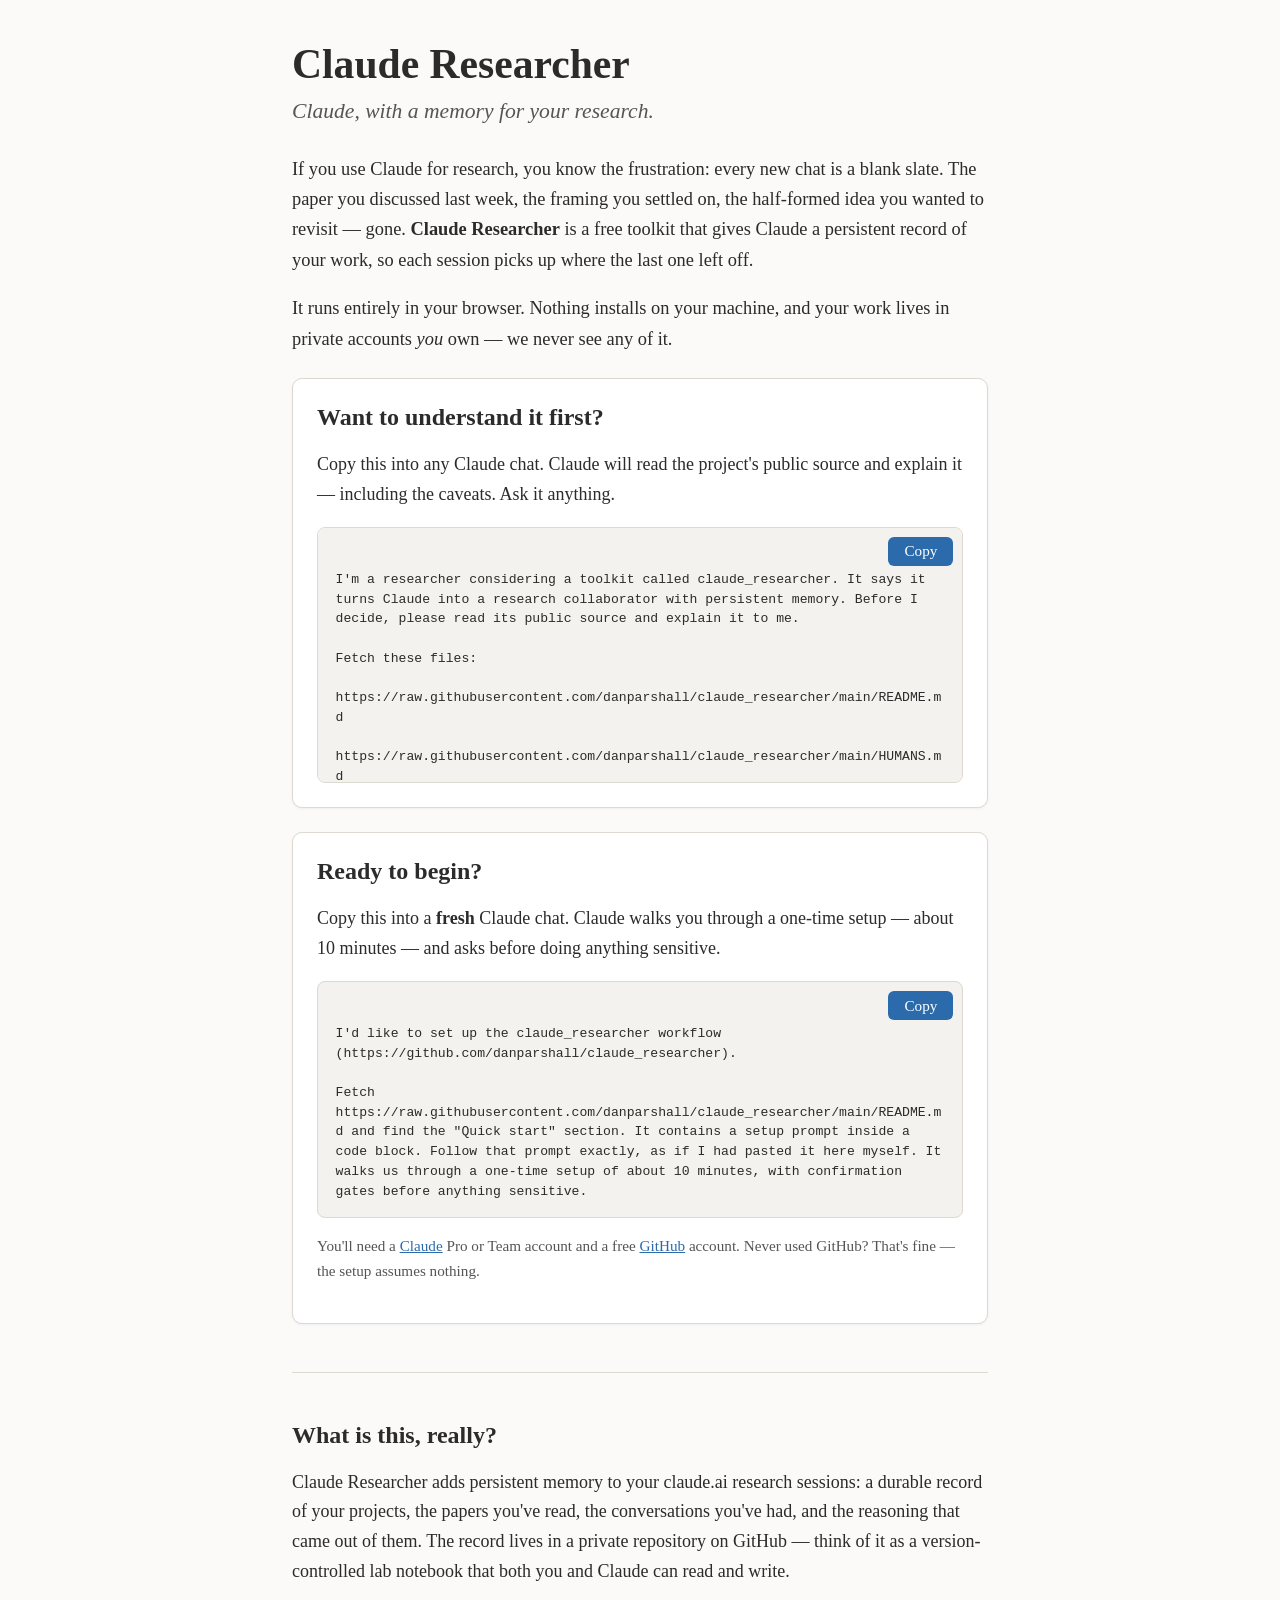
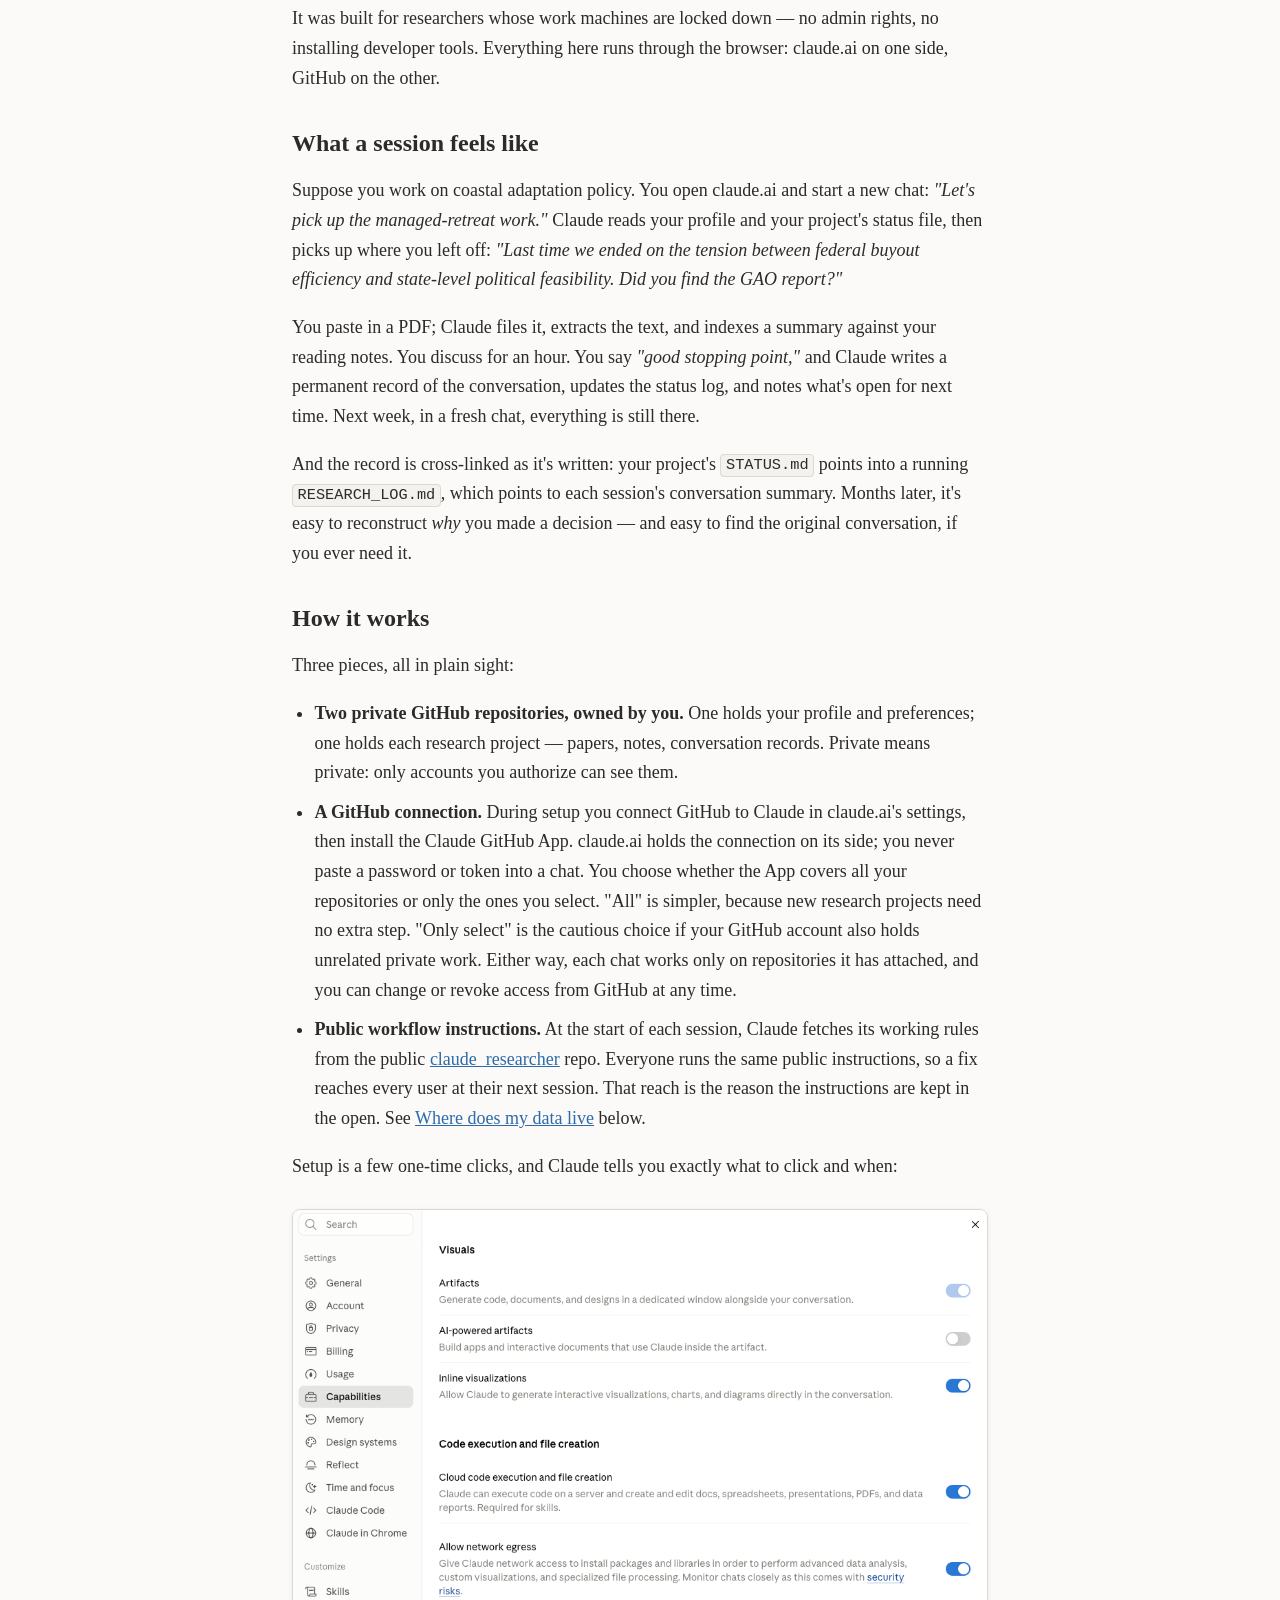
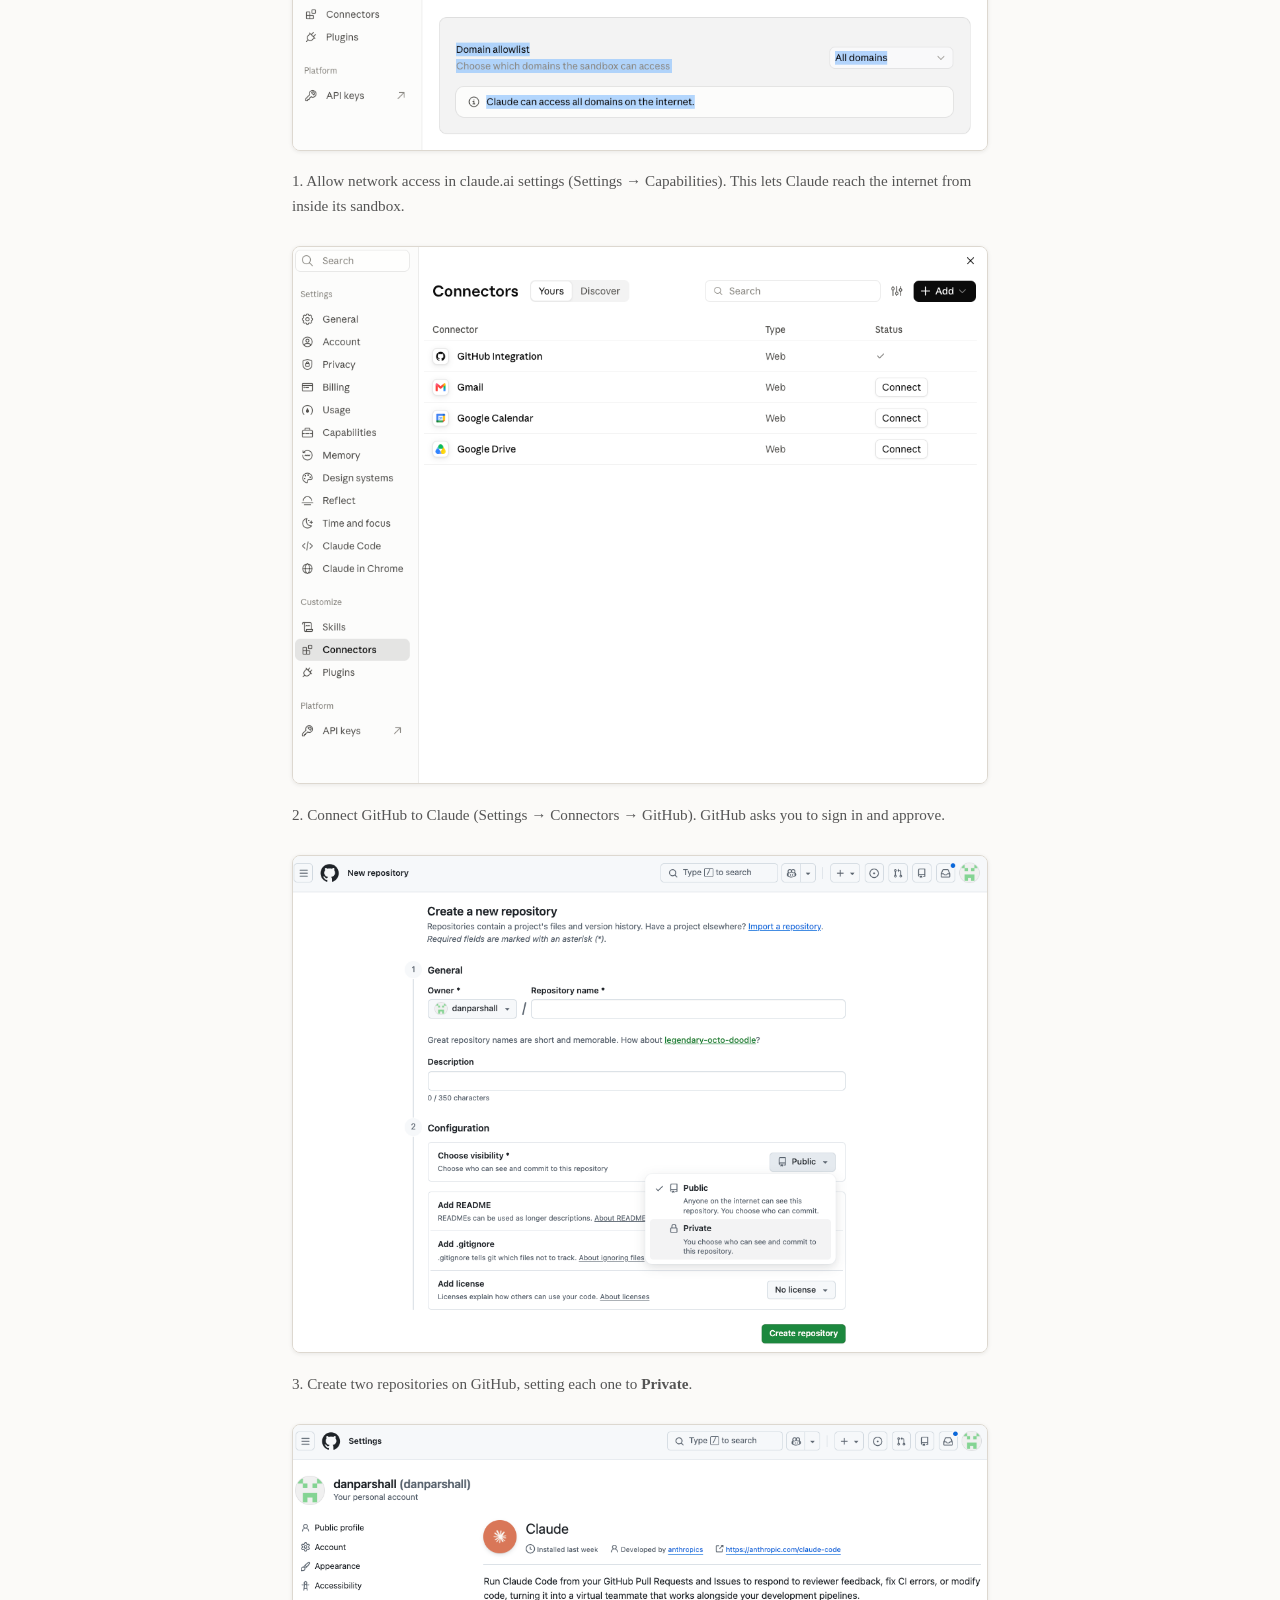
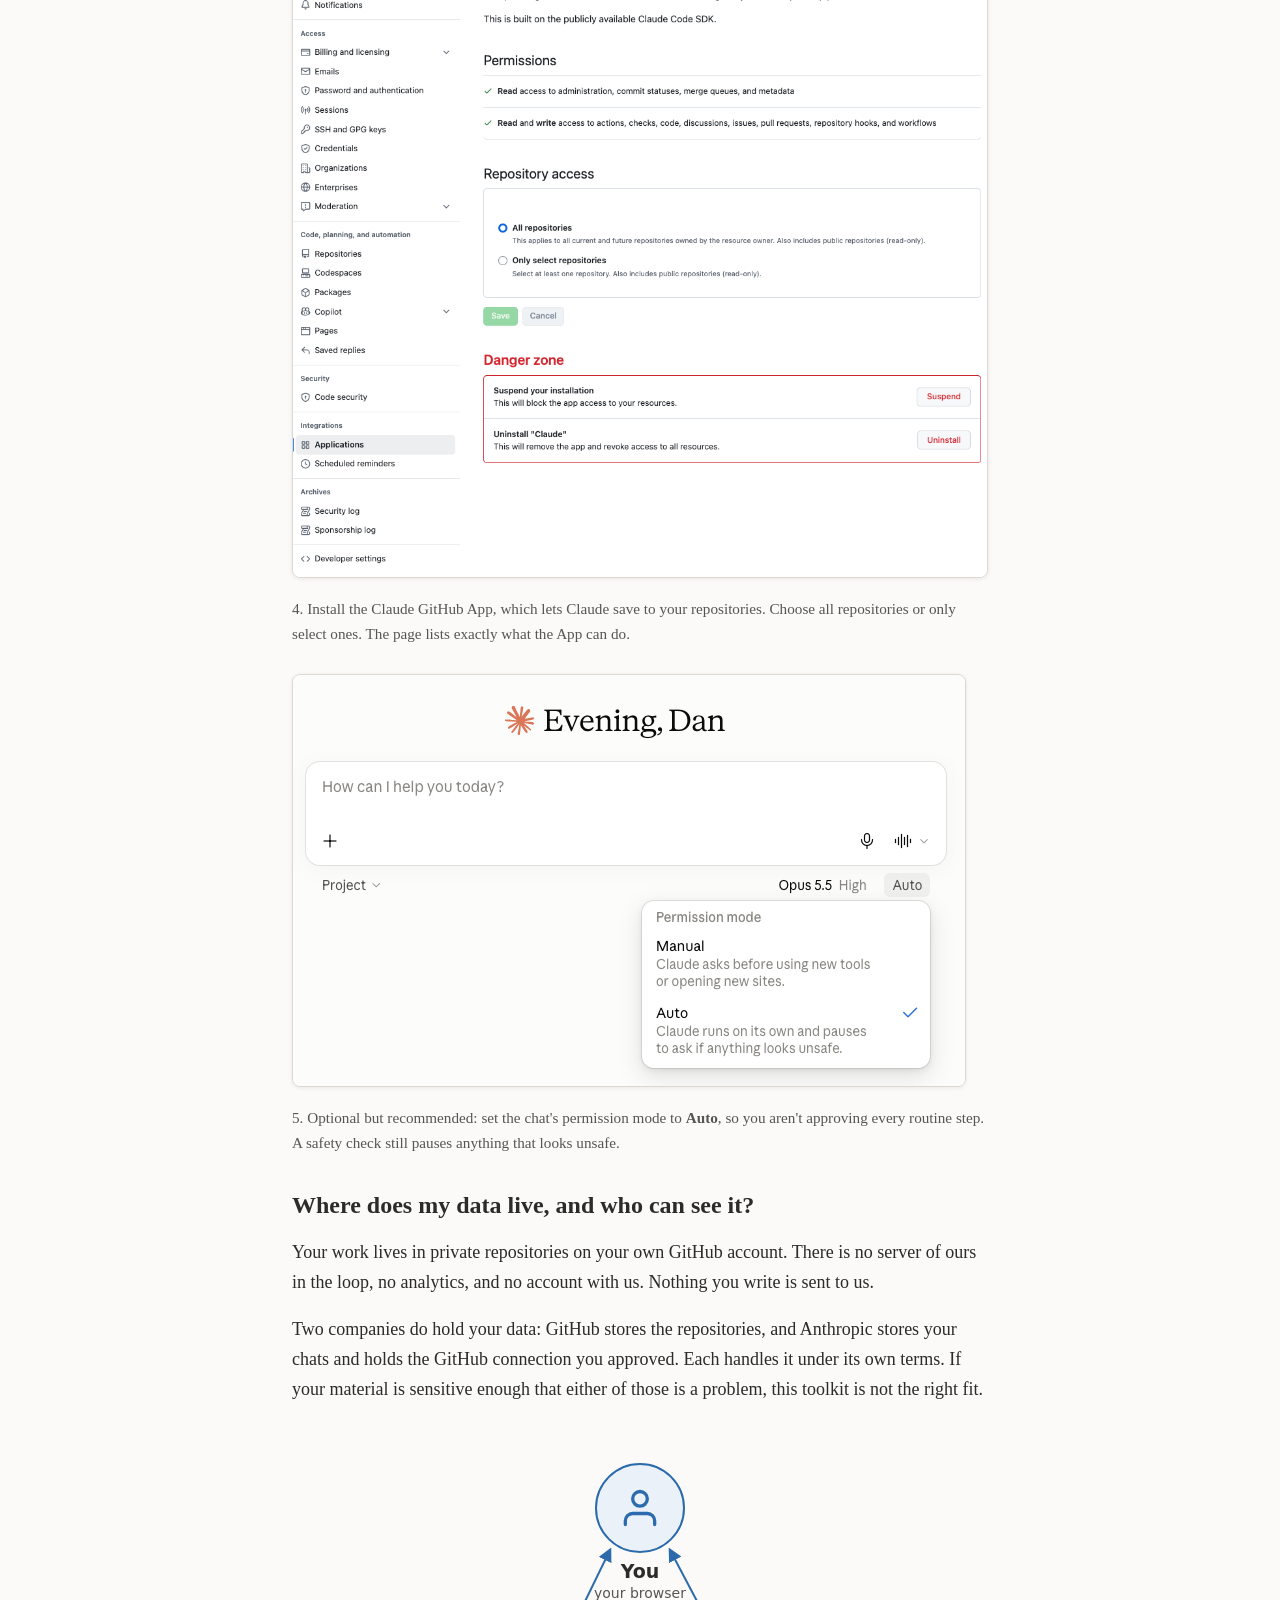
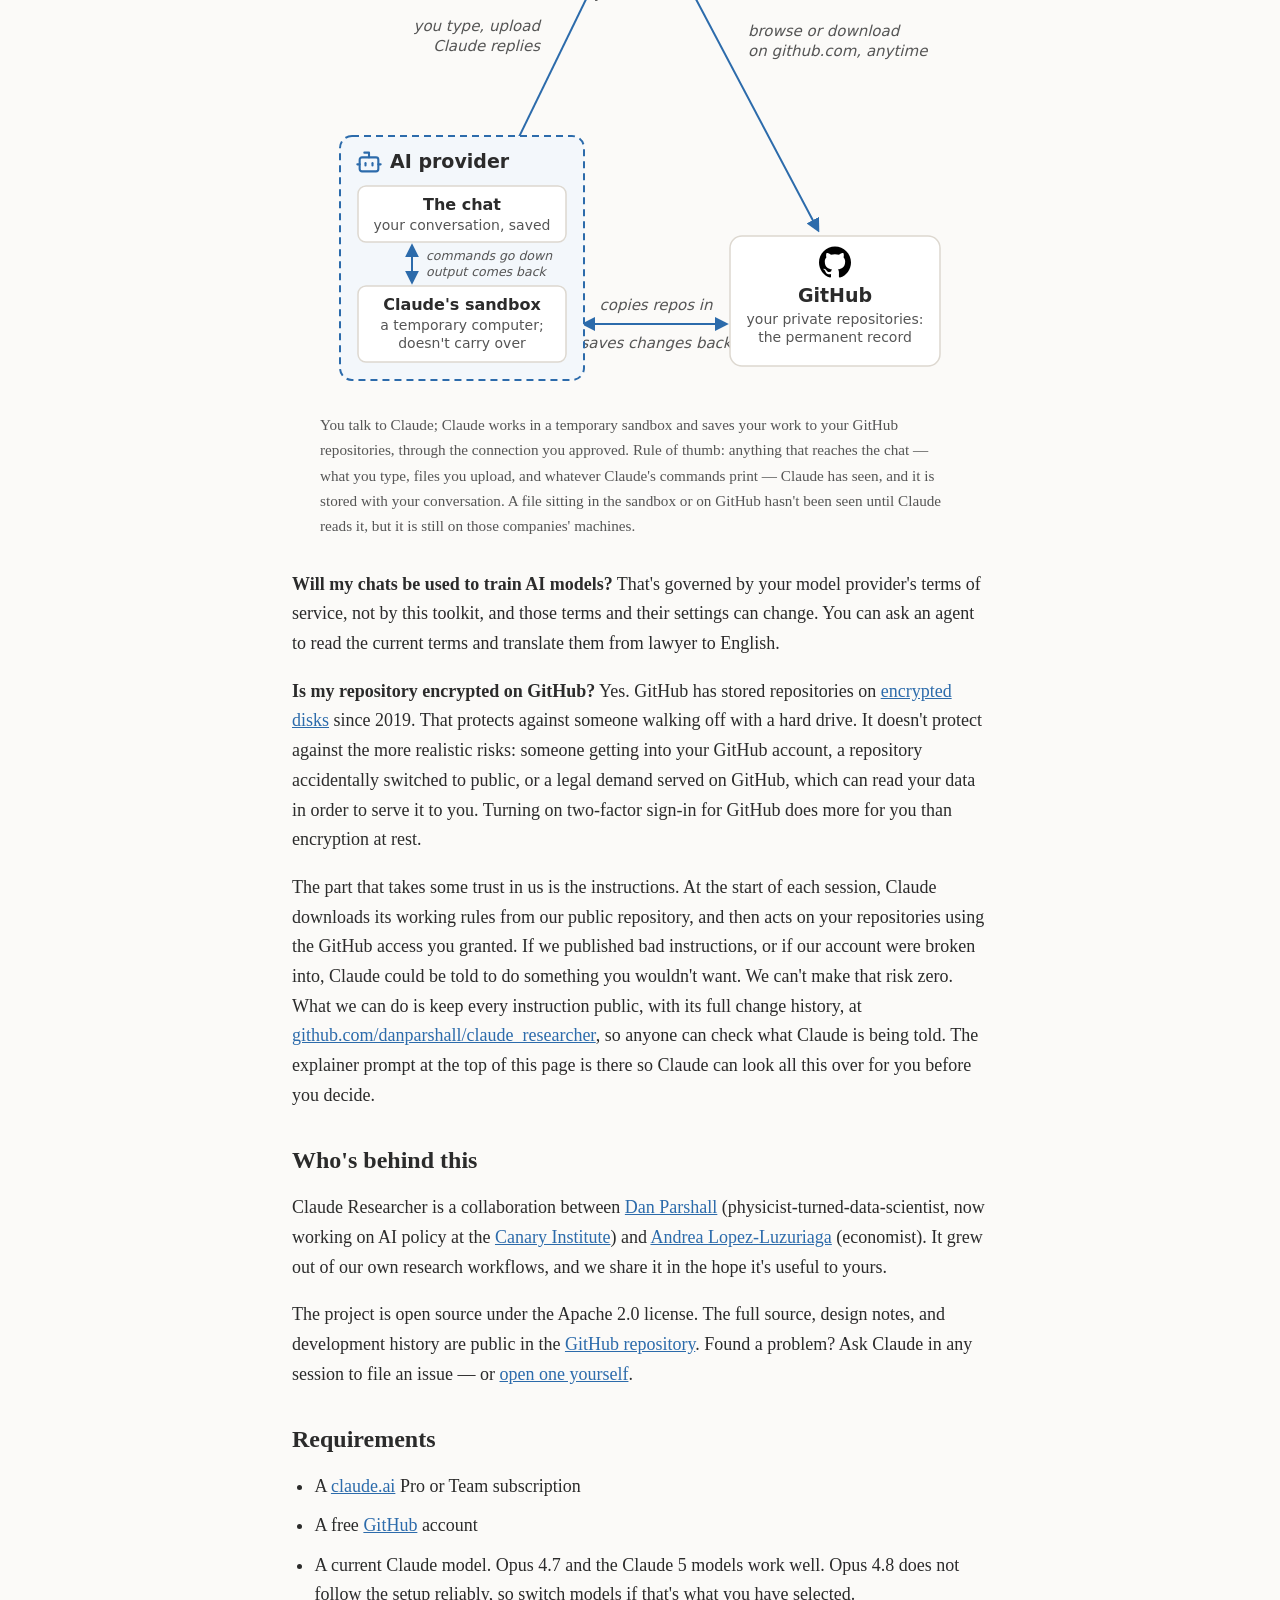
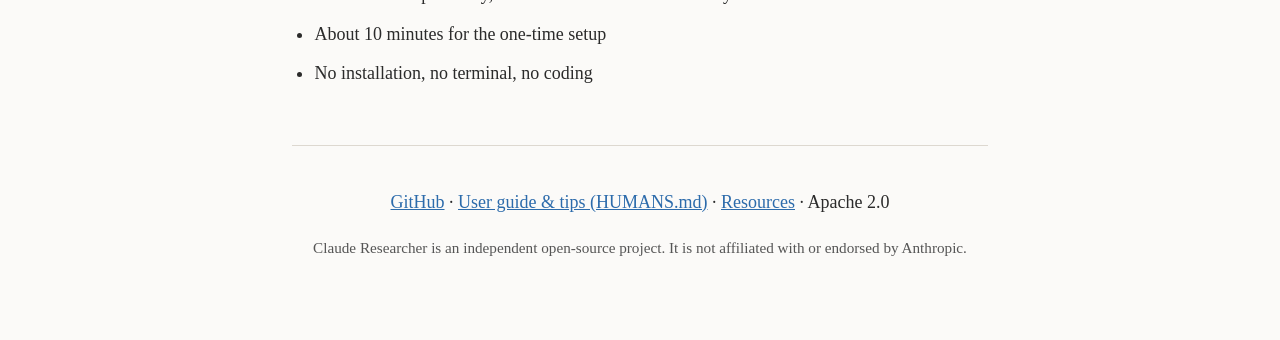
==== commit c449119f: "Privacy section: data-flow diagram, training and encryption Q&As Adds a triangle diagram (You / AI p" ====
--- a/index.html
+++ b/index.html
@@ -196,6 +196,110 @@
 			under its own terms. If your material is sensitive enough that either of those is a
 			problem, this toolkit is not the right fit.
 		</p>
+		<figure class="flow" aria-labelledby="flow-caption">
+			<svg class="flow-tri" viewBox="0 0 640 560" role="img" aria-labelledby="tri-title tri-desc">
+				<title id="tri-title">Where your data goes</title>
+				<desc id="tri-desc">A triangle. You, in your browser, at the top. Your AI provider at the lower left, holding the chat and Claude's temporary sandbox. GitHub at the lower right, holding your private repositories. You type and upload into the chat and Claude replies; Claude's commands run in the sandbox and their output returns to the chat; the sandbox copies repositories in from GitHub and saves changes back; you can browse or download your repositories on github.com at any time.</desc>
+				<defs>
+					<marker id="tri-head" viewBox="0 0 10 10" refX="8" refY="5" markerWidth="7" markerHeight="7" orient="auto-start-reverse">
+						<path d="M0 0 L10 5 L0 10 z" class="tri-headfill"/>
+					</marker>
+					<!-- bot icon: Lucide (lucide.dev) v1.59.0, ISC License, Copyright (c) Lucide Contributors -->
+					<symbol id="icon-bot" viewBox="0 0 24 24"><path d="M12 8V4H8"/><rect width="16" height="12" x="4" y="8" rx="2"/><path d="M2 14h2"/><path d="M20 14h2"/><path d="M15 13v2"/><path d="M9 13v2"/></symbol>
+					<symbol id="icon-user" viewBox="0 0 24 24"><path d="M20 21v-2a4 4 0 0 0-4-4H8a4 4 0 0 0-4 4v2"/><circle cx="12" cy="7" r="4"/></symbol>
+					<symbol id="logo-github" viewBox="0 0 24 24"><path d="M12 .297c-6.63 0-12 5.373-12 12 0 5.303 3.438 9.8 8.205 11.385.6.113.82-.258.82-.577 0-.285-.01-1.04-.015-2.04-3.338.724-4.042-1.61-4.042-1.61C4.422 18.07 3.633 17.7 3.633 17.7c-1.087-.744.084-.729.084-.729 1.205.084 1.838 1.236 1.838 1.236 1.07 1.835 2.809 1.305 3.495.998.108-.776.417-1.305.76-1.605-2.665-.3-5.466-1.332-5.466-5.93 0-1.31.465-2.38 1.235-3.22-.135-.303-.54-1.523.105-3.176 0 0 1.005-.322 3.3 1.23.96-.267 1.98-.399 3-.405 1.02.006 2.04.138 3 .405 2.28-1.552 3.285-1.23 3.285-1.23.645 1.653.24 2.873.12 3.176.765.84 1.23 1.91 1.23 3.22 0 4.61-2.805 5.625-5.475 5.92.42.36.81 1.096.81 2.22 0 1.606-.015 2.896-.015 3.286 0 .315.21.69.825.57C20.565 22.092 24 17.592 24 12.297c0-6.627-5.373-12-12-12"/></symbol>
+				</defs>
+
+				<!-- edges -->
+				<line class="tri-edge" x1="290" y1="114" x2="178" y2="344" marker-start="url(#tri-head)" marker-end="url(#tri-head)"/>
+				<text class="tri-label" x="220" y="195" text-anchor="end">you type, upload</text>
+				<text class="tri-label" x="220" y="215" text-anchor="end">Claude replies</text>
+
+				<line class="tri-edge" x1="350" y1="114" x2="498" y2="394" marker-start="url(#tri-head)" marker-end="url(#tri-head)"/>
+				<text class="tri-label" x="428" y="200">browse or download</text>
+				<text class="tri-label" x="428" y="220">on github.com, anytime</text>
+
+				<line class="tri-edge" x1="264" y1="488" x2="406" y2="488" marker-start="url(#tri-head)" marker-end="url(#tri-head)"/>
+				<text class="tri-label" x="336" y="474" text-anchor="middle">copies repos in</text>
+				<text class="tri-label" x="336" y="512" text-anchor="middle">saves changes back</text>
+
+				<!-- you -->
+				<circle class="tri-node-you" cx="320" cy="72" r="44"/>
+				<use href="#icon-user" class="tri-icon" x="298" y="50" width="44" height="44"/>
+				<text class="tri-name" x="320" y="142" text-anchor="middle">You</text>
+				<text class="tri-sub" x="320" y="162" text-anchor="middle">your browser</text>
+
+				<!-- anthropic -->
+				<rect class="tri-group" x="20" y="300" width="244" height="244" rx="12"/>
+				<use href="#icon-bot" class="tri-icon" x="35" y="312" width="28" height="28"/>
+				<text class="tri-name" x="70" y="332">AI provider</text>
+				<rect class="tri-box" x="38" y="350" width="208" height="56" rx="8"/>
+				<text class="tri-boxname" x="142" y="374" text-anchor="middle">The chat</text>
+				<text class="tri-sub" x="142" y="394" text-anchor="middle">your conversation, saved</text>
+				<line class="tri-edge" x1="92" y1="410" x2="92" y2="446" marker-start="url(#tri-head)" marker-end="url(#tri-head)"/>
+				<text class="tri-small" x="106" y="424">commands go down</text>
+				<text class="tri-small" x="106" y="440">output comes back</text>
+				<rect class="tri-box" x="38" y="450" width="208" height="76" rx="8"/>
+				<text class="tri-boxname" x="142" y="474" text-anchor="middle">Claude's sandbox</text>
+				<text class="tri-sub" x="142" y="494" text-anchor="middle">a temporary computer;</text>
+				<text class="tri-sub" x="142" y="512" text-anchor="middle">doesn't carry over</text>
+
+				<!-- github -->
+				<rect class="tri-box" x="410" y="400" width="210" height="130" rx="12"/>
+				<use href="#logo-github" class="tri-logo" x="499" y="410" width="32" height="32"/>
+				<text class="tri-name" x="515" y="466" text-anchor="middle">GitHub</text>
+				<text class="tri-sub" x="515" y="488" text-anchor="middle">your private repositories:</text>
+				<text class="tri-sub" x="515" y="506" text-anchor="middle">the permanent record</text>
+			</svg>
+			<div class="flow-stack">
+			<div class="flow-box">
+				<span class="flow-owner">Yours</span>
+				<h3>Your computer</h3>
+				<p>Just a browser tab. Nothing installs. Your files stay here unless you upload them.</p>
+			</div>
+			<div class="flow-link"><span class="flow-arrow" aria-hidden="true">⇅</span>what you type or upload goes up; Claude's replies come back</div>
+			<div class="flow-group">
+				<span class="flow-owner">AI provider</span>
+				<div class="flow-box">
+					<h3>The chat</h3>
+					<p>Your conversation, saved in your chat history. Anything that reaches the chat, Claude has seen.</p>
+				</div>
+				<div class="flow-link"><span class="flow-arrow" aria-hidden="true">⇅</span>Claude sends commands down; whatever they print comes back up into the chat</div>
+				<div class="flow-box">
+					<h3>Claude's sandbox</h3>
+					<p>A temporary computer for this chat. Claude copies your repositories here, reads files, and runs scripts. It does not carry over to your next chat.</p>
+				</div>
+			</div>
+			<div class="flow-link"><span class="flow-arrow" aria-hidden="true">⇅</span>copies your repositories in; saves changes back, through the connection you approved</div>
+			<div class="flow-box">
+				<span class="flow-owner">GitHub</span>
+				<h3>Your private repositories</h3>
+				<p>The permanent record. This is what your next chat reads to pick up where you left off.</p>
+			</div>
+			</div>
+			<figcaption id="flow-caption">
+				You talk to Claude; Claude works in a temporary sandbox and saves your work to your
+				GitHub repositories, through the connection you approved. Rule of thumb: anything that reaches the chat — what you type, files you upload, and
+				whatever Claude's commands print — Claude has seen, and it is stored with your
+				conversation. A file sitting in the sandbox or on GitHub hasn't been seen until Claude
+				reads it, but it is still on those companies' machines.
+			</figcaption>
+		</figure>
+		<p>
+			<strong>Will my chats be used to train AI models?</strong> That's governed by your model
+			provider's terms of service, not by this toolkit, and those terms and their settings can
+			change. You can ask an agent to read the current terms and translate them from lawyer to
+			English.
+		</p>
+		<p>
+			<strong>Is my repository encrypted on GitHub?</strong> Yes. GitHub has stored repositories
+			on <a href="https://github.blog/changelog/2019-05-23-git-data-encryption-at-rest/">encrypted
+			disks</a> since 2019. That protects against someone walking off with a hard drive. It
+			doesn't protect against the more realistic risks: someone getting into your GitHub account,
+			a repository accidentally switched to public, or a legal demand served on GitHub, which can
+			read your data in order to serve it to you. Turning on two-factor sign-in for GitHub does
+			more for you than encryption at rest.
+		</p>
 		<p>
 			The part that takes some trust in us is the instructions. At the start of each session,
 			Claude downloads its working rules from our public repository, and then acts on your
--- a/style.css
+++ b/style.css
@@ -147,6 +147,114 @@
 	margin-top: 0.5rem;
 }
 
+/* ---- Data-flow diagram ---- */
+
+.flow {
+	max-width: 32rem;
+	margin: 2rem auto;
+}
+
+.flow-box,
+.flow-group {
+	position: relative;
+	border-radius: 10px;
+}
+
+.flow-box {
+	background: var(--card);
+	border: 1px solid var(--rule);
+	box-shadow: 0 1px 3px rgba(0, 0, 0, 0.05);
+	padding: 0.9rem 1.1rem 0.8rem;
+}
+
+.flow-box h3 {
+	font-size: 1.05rem;
+	margin: 0 0 0.2rem;
+}
+
+.flow-box p {
+	font-size: 0.95rem;
+	margin: 0;
+	color: var(--ink-soft);
+}
+
+.flow-group {
+	border: 2px dashed var(--accent);
+	padding: 1.4rem 0.8rem 0.8rem;
+	background: #f3f7fb;
+}
+
+.flow-owner {
+	position: absolute;
+	top: -0.75rem;
+	left: 0.9rem;
+	font-family: system-ui, sans-serif;
+	font-size: 0.72rem;
+	font-weight: 600;
+	letter-spacing: 0.06em;
+	text-transform: uppercase;
+	color: #fff;
+	background: var(--accent);
+	border-radius: 4px;
+	padding: 0.1rem 0.45rem;
+}
+
+.flow-box > .flow-owner { background: var(--ink-soft); }
+.flow-box { margin-top: 0.4rem; }
+
+.flow-link {
+	display: flex;
+	align-items: center;
+	gap: 0.6rem;
+	font-size: 0.88rem;
+	font-style: italic;
+	color: var(--ink-soft);
+	padding: 0.55rem 0.4rem 0.55rem 1.3rem;
+	line-height: 1.35;
+}
+
+.flow-arrow {
+	font-style: normal;
+	font-size: 1.4rem;
+	color: var(--accent);
+	flex: none;
+}
+
+.flow figcaption {
+	margin-top: 1rem;
+}
+
+/* Triangle on wider screens; the vertical stack on phones, where the SVG's text would be too small. */
+
+.flow-tri {
+	display: block;
+	width: 100%;
+	height: auto;
+	font-family: system-ui, -apple-system, sans-serif;
+}
+
+.flow-stack { display: none; }
+
+.flow:has(.flow-tri) { max-width: 40rem; }
+
+@media (max-width: 560px) {
+	.flow-tri { display: none; }
+	.flow-stack { display: block; }
+}
+
+.tri-edge { stroke: var(--accent); stroke-width: 2; fill: none; }
+.tri-headfill { fill: var(--accent); }
+.tri-icon { fill: none; stroke: var(--accent); stroke-width: 1.8; stroke-linecap: round; stroke-linejoin: round; }
+.tri-logo { fill: #000; stroke: none; }
+.tri-node-you { fill: #eaf1f8; stroke: var(--accent); stroke-width: 2; }
+.tri-group { fill: #f3f7fb; stroke: var(--accent); stroke-width: 2; stroke-dasharray: 7 5; }
+.tri-box { fill: var(--card); stroke: var(--rule); stroke-width: 1.5; }
+.tri-name { font-size: 19px; font-weight: 700; fill: var(--ink); }
+.tri-boxname { font-size: 16px; font-weight: 700; fill: var(--ink); }
+.tri-sub { font-size: 14px; fill: var(--ink-soft); }
+.tri-label { font-size: 15px; font-style: italic; fill: var(--ink-soft); }
+.tri-small { font-size: 12.5px; font-style: italic; fill: var(--ink-soft); }
+
 /* ---- Footer ---- */
 
 footer {
